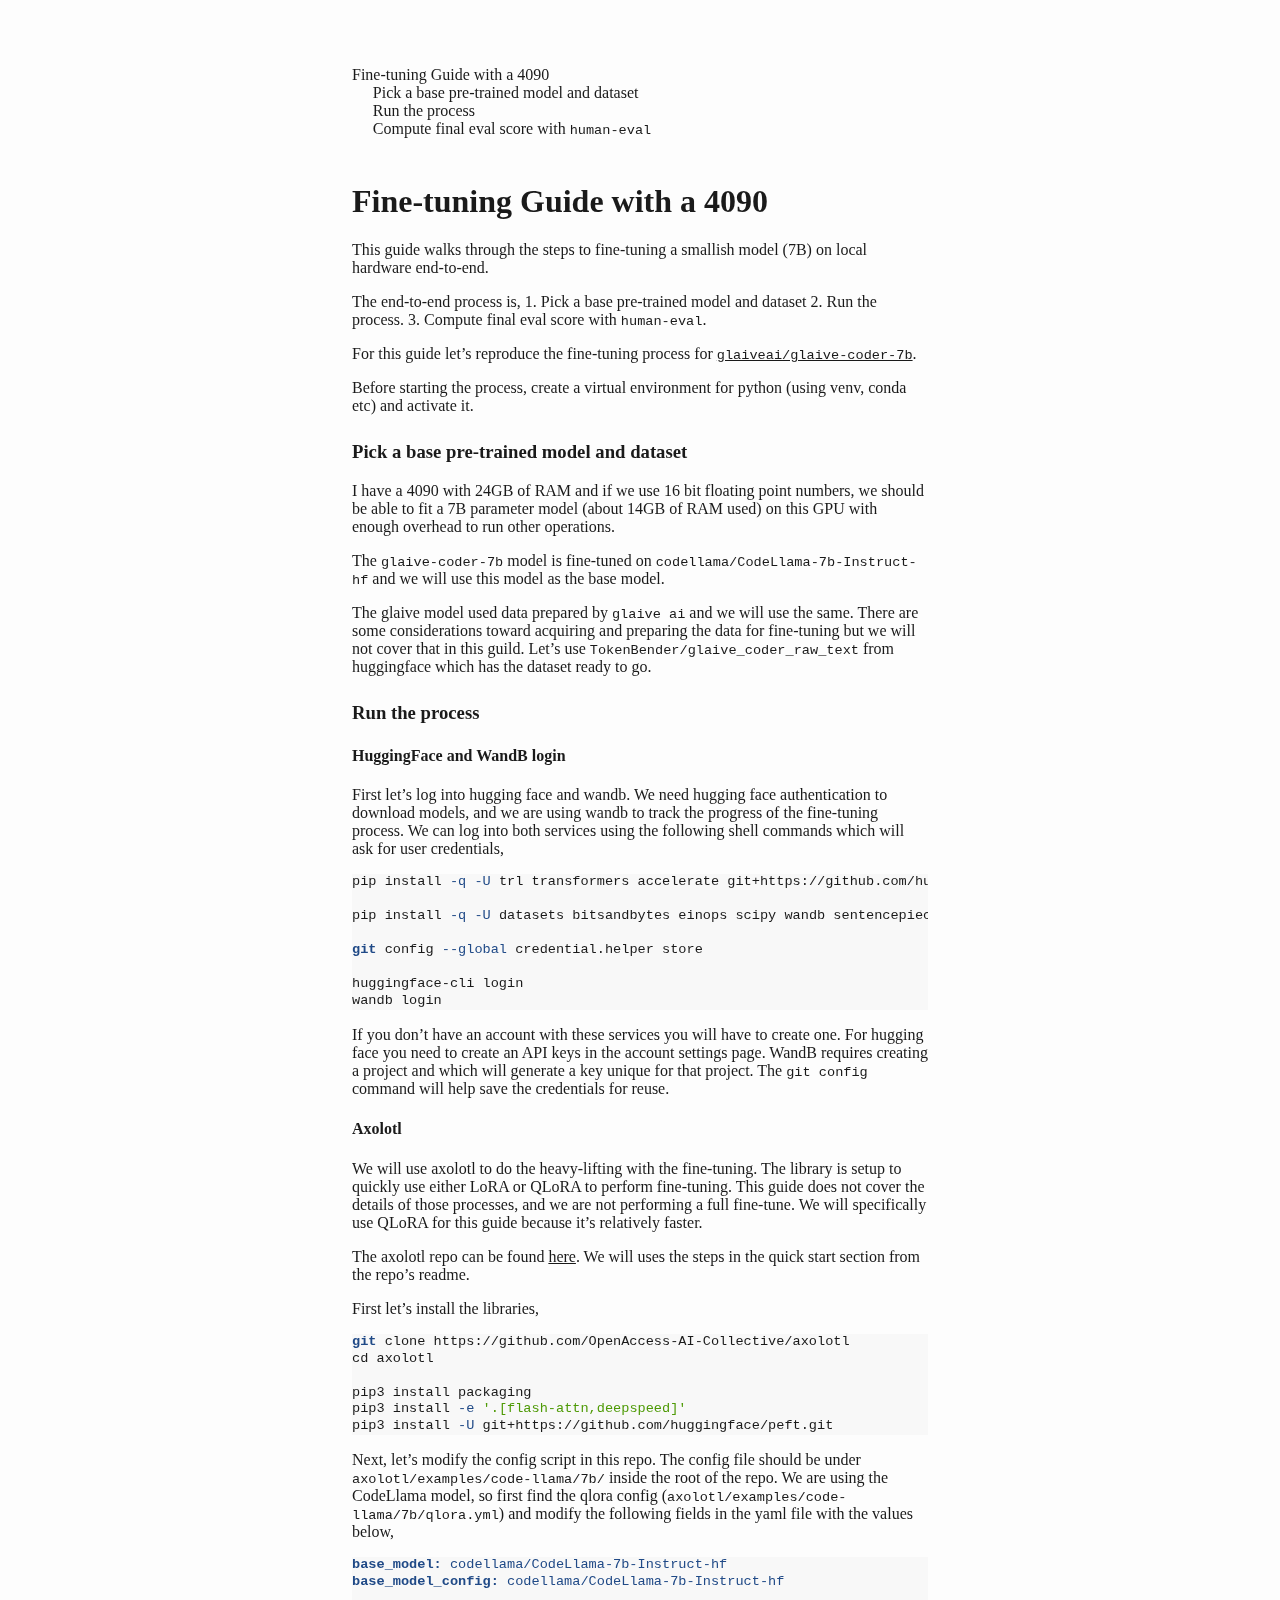
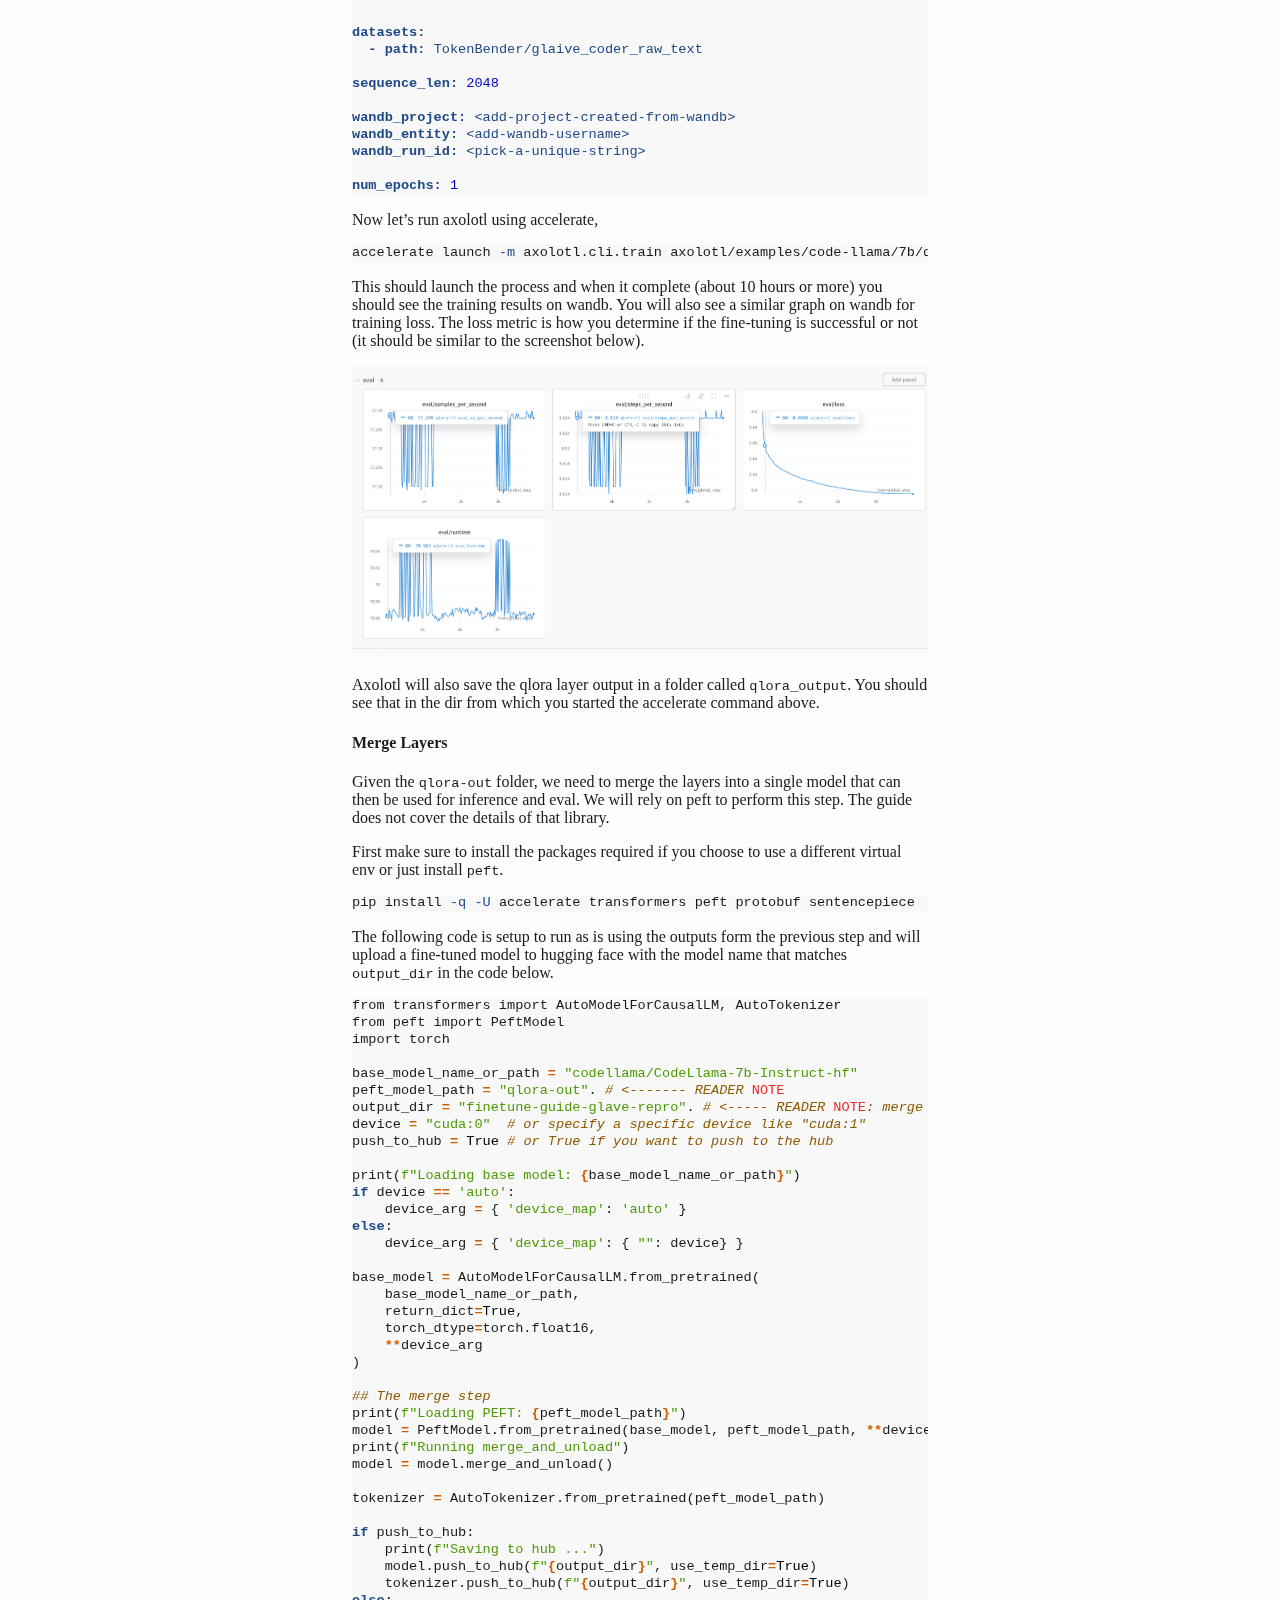
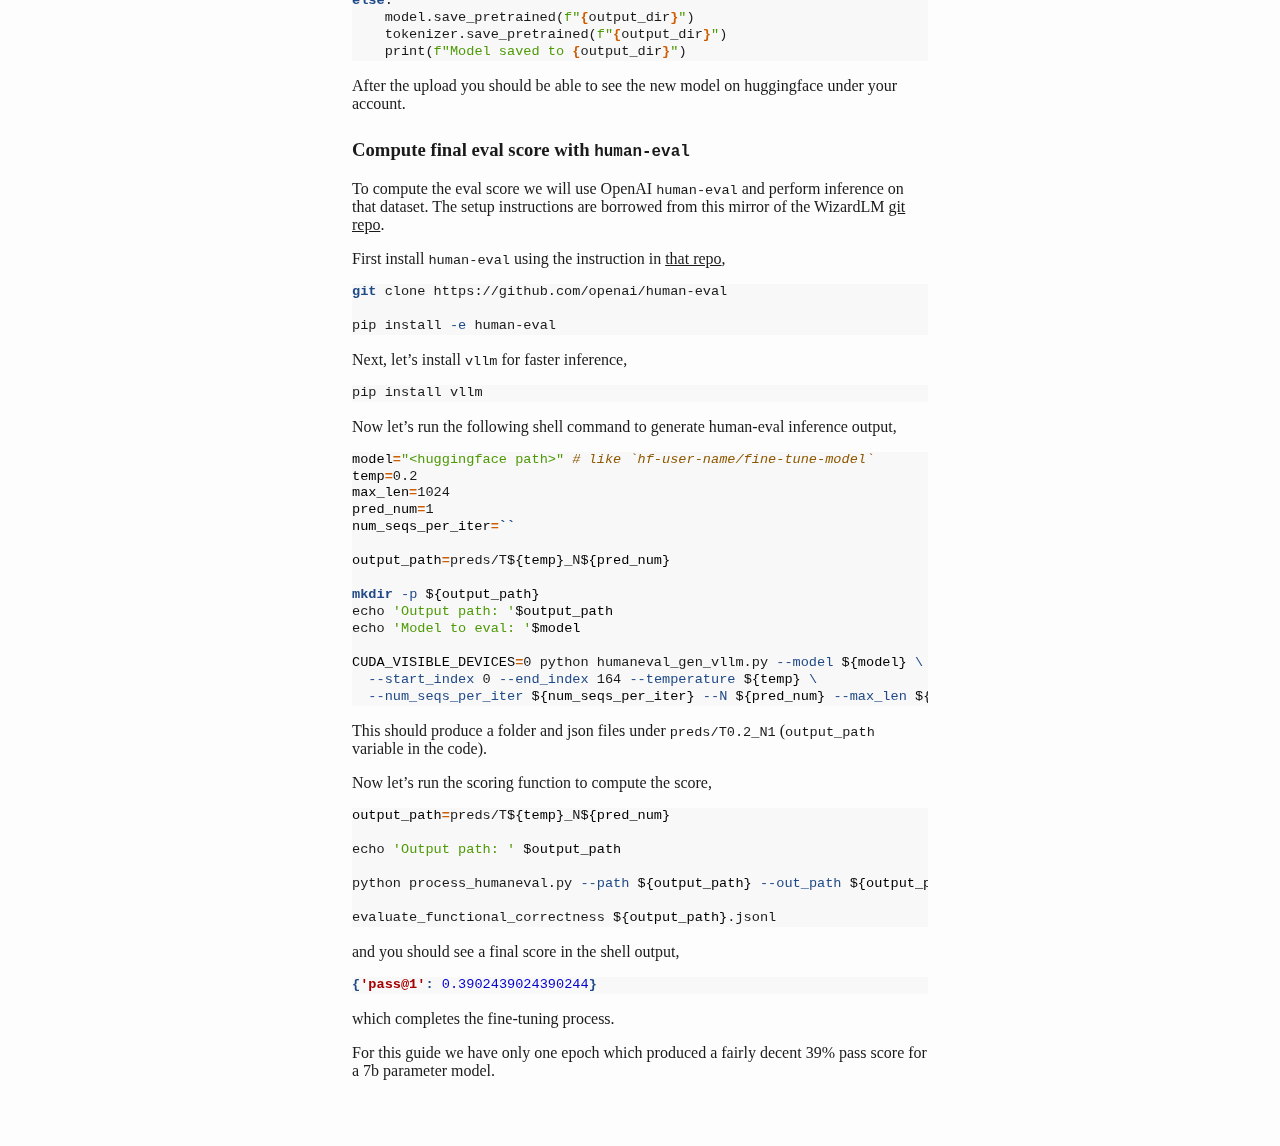
==== posts/fine-tuning-with-a-4090.html @ 4b083d52 "Second" ====
<!DOCTYPE html>
<html xmlns="http://www.w3.org/1999/xhtml" lang="" xml:lang="">
<head>
  <meta charset="utf-8" />
  <meta name="generator" content="pandoc" />
  <meta name="viewport" content="width=device-width, initial-scale=1.0, user-scalable=yes" />
  <title>fine-tuning-with-a-4090</title>
  <style>
    html {
      color: #1a1a1a;
      background-color: #fdfdfd;
    }
    body {
      margin: 0 auto;
      max-width: 36em;
      padding-left: 50px;
      padding-right: 50px;
      padding-top: 50px;
      padding-bottom: 50px;
      hyphens: auto;
      overflow-wrap: break-word;
      text-rendering: optimizeLegibility;
      font-kerning: normal;
    }
    @media (max-width: 600px) {
      body {
        font-size: 0.9em;
        padding: 12px;
      }
      h1 {
        font-size: 1.8em;
      }
    }
    @media print {
      html {
        background-color: white;
      }
      body {
        background-color: transparent;
        color: black;
        font-size: 12pt;
      }
      p, h2, h3 {
        orphans: 3;
        widows: 3;
      }
      h2, h3, h4 {
        page-break-after: avoid;
      }
    }
    p {
      margin: 1em 0;
    }
    a {
      color: #1a1a1a;
    }
    a:visited {
      color: #1a1a1a;
    }
    img {
      max-width: 100%;
    }
    svg {
      height: auto;
      max-width: 100%;
    }
    h1, h2, h3, h4, h5, h6 {
      margin-top: 1.4em;
    }
    h5, h6 {
      font-size: 1em;
      font-style: italic;
    }
    h6 {
      font-weight: normal;
    }
    ol, ul {
      padding-left: 1.7em;
      margin-top: 1em;
    }
    li > ol, li > ul {
      margin-top: 0;
    }
    blockquote {
      margin: 1em 0 1em 1.7em;
      padding-left: 1em;
      border-left: 2px solid #e6e6e6;
      color: #606060;
    }
    code {
      font-family: Menlo, Monaco, Consolas, 'Lucida Console', monospace;
      font-size: 85%;
      margin: 0;
      hyphens: manual;
    }
    pre {
      margin: 1em 0;
      overflow: auto;
    }
    pre code {
      padding: 0;
      overflow: visible;
      overflow-wrap: normal;
    }
    .sourceCode {
     background-color: transparent;
     overflow: visible;
    }
    hr {
      background-color: #1a1a1a;
      border: none;
      height: 1px;
      margin: 1em 0;
    }
    table {
      margin: 1em 0;
      border-collapse: collapse;
      width: 100%;
      overflow-x: auto;
      display: block;
      font-variant-numeric: lining-nums tabular-nums;
    }
    table caption {
      margin-bottom: 0.75em;
    }
    tbody {
      margin-top: 0.5em;
      border-top: 1px solid #1a1a1a;
      border-bottom: 1px solid #1a1a1a;
    }
    th {
      border-top: 1px solid #1a1a1a;
      padding: 0.25em 0.5em 0.25em 0.5em;
    }
    td {
      padding: 0.125em 0.5em 0.25em 0.5em;
    }
    header {
      margin-bottom: 4em;
      text-align: center;
    }
    #TOC li {
      list-style: none;
    }
    #TOC ul {
      padding-left: 1.3em;
    }
    #TOC > ul {
      padding-left: 0;
    }
    #TOC a:not(:hover) {
      text-decoration: none;
    }
    code{white-space: pre-wrap;}
    span.smallcaps{font-variant: small-caps;}
    div.columns{display: flex; gap: min(4vw, 1.5em);}
    div.column{flex: auto; overflow-x: auto;}
    div.hanging-indent{margin-left: 1.5em; text-indent: -1.5em;}
    /* The extra [class] is a hack that increases specificity enough to
       override a similar rule in reveal.js */
    ul.task-list[class]{list-style: none;}
    ul.task-list li input[type="checkbox"] {
      font-size: inherit;
      width: 0.8em;
      margin: 0 0.8em 0.2em -1.6em;
      vertical-align: middle;
    }
    .display.math{display: block; text-align: center; margin: 0.5rem auto;}
    /* CSS for syntax highlighting */
    pre > code.sourceCode { white-space: pre; position: relative; }
    pre > code.sourceCode > span { line-height: 1.25; }
    pre > code.sourceCode > span:empty { height: 1.2em; }
    .sourceCode { overflow: visible; }
    code.sourceCode > span { color: inherit; text-decoration: inherit; }
    div.sourceCode { margin: 1em 0; }
    pre.sourceCode { margin: 0; }
    @media screen {
    div.sourceCode { overflow: auto; }
    }
    @media print {
    pre > code.sourceCode { white-space: pre-wrap; }
    pre > code.sourceCode > span { text-indent: -5em; padding-left: 5em; }
    }
    pre.numberSource code
      { counter-reset: source-line 0; }
    pre.numberSource code > span
      { position: relative; left: -4em; counter-increment: source-line; }
    pre.numberSource code > span > a:first-child::before
      { content: counter(source-line);
        position: relative; left: -1em; text-align: right; vertical-align: baseline;
        border: none; display: inline-block;
        -webkit-touch-callout: none; -webkit-user-select: none;
        -khtml-user-select: none; -moz-user-select: none;
        -ms-user-select: none; user-select: none;
        padding: 0 4px; width: 4em;
        color: #aaaaaa;
      }
    pre.numberSource { margin-left: 3em; border-left: 1px solid #aaaaaa;  padding-left: 4px; }
    div.sourceCode
      {  background-color: #f8f8f8; }
    @media screen {
    pre > code.sourceCode > span > a:first-child::before { text-decoration: underline; }
    }
    code span.al { color: #ef2929; } /* Alert */
    code span.an { color: #8f5902; font-weight: bold; font-style: italic; } /* Annotation */
    code span.at { color: #204a87; } /* Attribute */
    code span.bn { color: #0000cf; } /* BaseN */
    code span.cf { color: #204a87; font-weight: bold; } /* ControlFlow */
    code span.ch { color: #4e9a06; } /* Char */
    code span.cn { color: #8f5902; } /* Constant */
    code span.co { color: #8f5902; font-style: italic; } /* Comment */
    code span.cv { color: #8f5902; font-weight: bold; font-style: italic; } /* CommentVar */
    code span.do { color: #8f5902; font-weight: bold; font-style: italic; } /* Documentation */
    code span.dt { color: #204a87; } /* DataType */
    code span.dv { color: #0000cf; } /* DecVal */
    code span.er { color: #a40000; font-weight: bold; } /* Error */
    code span.ex { } /* Extension */
    code span.fl { color: #0000cf; } /* Float */
    code span.fu { color: #204a87; font-weight: bold; } /* Function */
    code span.im { } /* Import */
    code span.in { color: #8f5902; font-weight: bold; font-style: italic; } /* Information */
    code span.kw { color: #204a87; font-weight: bold; } /* Keyword */
    code span.op { color: #ce5c00; font-weight: bold; } /* Operator */
    code span.ot { color: #8f5902; } /* Other */
    code span.pp { color: #8f5902; font-style: italic; } /* Preprocessor */
    code span.sc { color: #ce5c00; font-weight: bold; } /* SpecialChar */
    code span.ss { color: #4e9a06; } /* SpecialString */
    code span.st { color: #4e9a06; } /* String */
    code span.va { color: #000000; } /* Variable */
    code span.vs { color: #4e9a06; } /* VerbatimString */
    code span.wa { color: #8f5902; font-weight: bold; font-style: italic; } /* Warning */
  </style>
  <!-- Cloudflare Web Analytics --><script defer src='https://static.cloudflareinsights.com/beacon.min.js' data-cf-beacon='{"token": "96199c1ca02344b698924c0e72918533"}'></script><!-- End Cloudflare Web Analytics -->
  <!--[if lt IE 9]>
    <script src="//cdnjs.cloudflare.com/ajax/libs/html5shiv/3.7.3/html5shiv-printshiv.min.js"></script>
  <![endif]-->
</head>
<body>
<nav id="TOC" role="doc-toc">
<ul>
<li><a href="#fine-tuning-guide-with-a-4090"
id="toc-fine-tuning-guide-with-a-4090">Fine-tuning Guide with a 4090</a>
<ul>
<li><a href="#pick-a-base-pre-trained-model-and-dataset"
id="toc-pick-a-base-pre-trained-model-and-dataset">Pick a base
pre-trained model and dataset</a></li>
<li><a href="#run-the-process" id="toc-run-the-process">Run the
process</a></li>
<li><a href="#compute-final-eval-score-with-human-eval"
id="toc-compute-final-eval-score-with-human-eval">Compute final eval
score with <code>human-eval</code></a></li>
</ul></li>
</ul>
</nav>
<h1 id="fine-tuning-guide-with-a-4090">Fine-tuning Guide with a
4090</h1>
<p>This guide walks through the steps to fine-tuning a smallish model
(7B) on local hardware end-to-end.</p>
<p>The end-to-end process is, 1. Pick a base pre-trained model and
dataset 2. Run the process. 3. Compute final eval score with
<code>human-eval</code>.</p>
<p>For this guide let’s reproduce the fine-tuning process for <a
href="https://huggingface.co/glaiveai/glaive-coder-7b"><code>glaiveai/glaive-coder-7b</code></a>.</p>
<p>Before starting the process, create a virtual environment for python
(using venv, conda etc) and activate it.</p>
<h3 id="pick-a-base-pre-trained-model-and-dataset">Pick a base
pre-trained model and dataset</h3>
<p>I have a 4090 with 24GB of RAM and if we use 16 bit floating point
numbers, we should be able to fit a 7B parameter model (about 14GB of
RAM used) on this GPU with enough overhead to run other operations.</p>
<p>The <code>glaive-coder-7b</code> model is fine-tuned on
<code>codellama/CodeLlama-7b-Instruct-hf</code> and we will use this
model as the base model.</p>
<p>The glaive model used data prepared by <code>glaive ai</code> and we
will use the same. There are some considerations toward acquiring and
preparing the data for fine-tuning but we will not cover that in this
guild. Let’s use <code>TokenBender/glaive_coder_raw_text</code> from
huggingface which has the dataset ready to go.</p>
<h3 id="run-the-process">Run the process</h3>
<h4 id="huggingface-and-wandb-login">HuggingFace and WandB login</h4>
<p>First let’s log into hugging face and wandb. We need hugging face
authentication to download models, and we are using wandb to track the
progress of the fine-tuning process. We can log into both services using
the following shell commands which will ask for user credentials,</p>
<div class="sourceCode" id="cb1"><pre
class="sourceCode bash"><code class="sourceCode bash"><span id="cb1-1"><a href="#cb1-1" aria-hidden="true" tabindex="-1"></a><span class="ex">pip</span> install <span class="at">-q</span> <span class="at">-U</span> trl transformers accelerate git+https://github.com/huggingface/peft.git</span>
<span id="cb1-2"><a href="#cb1-2" aria-hidden="true" tabindex="-1"></a></span>
<span id="cb1-3"><a href="#cb1-3" aria-hidden="true" tabindex="-1"></a><span class="ex">pip</span> install <span class="at">-q</span> <span class="at">-U</span> datasets bitsandbytes einops scipy wandb sentencepiece</span>
<span id="cb1-4"><a href="#cb1-4" aria-hidden="true" tabindex="-1"></a></span>
<span id="cb1-5"><a href="#cb1-5" aria-hidden="true" tabindex="-1"></a><span class="fu">git</span> config <span class="at">--global</span> credential.helper store</span>
<span id="cb1-6"><a href="#cb1-6" aria-hidden="true" tabindex="-1"></a></span>
<span id="cb1-7"><a href="#cb1-7" aria-hidden="true" tabindex="-1"></a><span class="ex">huggingface-cli</span> login</span>
<span id="cb1-8"><a href="#cb1-8" aria-hidden="true" tabindex="-1"></a><span class="ex">wandb</span> login</span></code></pre></div>
<p>If you don’t have an account with these services you will have to
create one. For hugging face you need to create an API keys in the
account settings page. WandB requires creating a project and which will
generate a key unique for that project. The <code>git config</code>
command will help save the credentials for reuse.</p>
<h4 id="axolotl">Axolotl</h4>
<p>We will use axolotl to do the heavy-lifting with the fine-tuning. The
library is setup to quickly use either LoRA or QLoRA to perform
fine-tuning. This guide does not cover the details of those processes,
and we are not performing a full fine-tune. We will specifically use
QLoRA for this guide because it’s relatively faster.</p>
<p>The axolotl repo can be found <a
href="https://github.com/OpenAccess-AI-Collective/axolotl#quickstart-">here</a>.
We will uses the steps in the quick start section from the repo’s
readme.</p>
<p>First let’s install the libraries,</p>
<div class="sourceCode" id="cb2"><pre
class="sourceCode bash"><code class="sourceCode bash"><span id="cb2-1"><a href="#cb2-1" aria-hidden="true" tabindex="-1"></a><span class="fu">git</span> clone https://github.com/OpenAccess-AI-Collective/axolotl</span>
<span id="cb2-2"><a href="#cb2-2" aria-hidden="true" tabindex="-1"></a><span class="bu">cd</span> axolotl</span>
<span id="cb2-3"><a href="#cb2-3" aria-hidden="true" tabindex="-1"></a></span>
<span id="cb2-4"><a href="#cb2-4" aria-hidden="true" tabindex="-1"></a><span class="ex">pip3</span> install packaging</span>
<span id="cb2-5"><a href="#cb2-5" aria-hidden="true" tabindex="-1"></a><span class="ex">pip3</span> install <span class="at">-e</span> <span class="st">&#39;.[flash-attn,deepspeed]&#39;</span></span>
<span id="cb2-6"><a href="#cb2-6" aria-hidden="true" tabindex="-1"></a><span class="ex">pip3</span> install <span class="at">-U</span> git+https://github.com/huggingface/peft.git</span></code></pre></div>
<p>Next, let’s modify the config script in this repo. The config file
should be under <code>axolotl/examples/code-llama/7b/</code> inside the
root of the repo. We are using the CodeLlama model, so first find the
qlora config (<code>axolotl/examples/code-llama/7b/qlora.yml</code>) and
modify the following fields in the yaml file with the values below,</p>
<div class="sourceCode" id="cb3"><pre
class="sourceCode yaml"><code class="sourceCode yaml"><span id="cb3-1"><a href="#cb3-1" aria-hidden="true" tabindex="-1"></a><span class="fu">base_model</span><span class="kw">:</span><span class="at"> codellama/CodeLlama-7b-Instruct-hf</span></span>
<span id="cb3-2"><a href="#cb3-2" aria-hidden="true" tabindex="-1"></a><span class="fu">base_model_config</span><span class="kw">:</span><span class="at"> codellama/CodeLlama-7b-Instruct-hf</span></span>
<span id="cb3-3"><a href="#cb3-3" aria-hidden="true" tabindex="-1"></a></span>
<span id="cb3-4"><a href="#cb3-4" aria-hidden="true" tabindex="-1"></a></span>
<span id="cb3-5"><a href="#cb3-5" aria-hidden="true" tabindex="-1"></a><span class="fu">datasets</span><span class="kw">:</span></span>
<span id="cb3-6"><a href="#cb3-6" aria-hidden="true" tabindex="-1"></a><span class="at">  </span><span class="kw">-</span><span class="at"> </span><span class="fu">path</span><span class="kw">:</span><span class="at"> TokenBender/glaive_coder_raw_text</span></span>
<span id="cb3-7"><a href="#cb3-7" aria-hidden="true" tabindex="-1"></a></span>
<span id="cb3-8"><a href="#cb3-8" aria-hidden="true" tabindex="-1"></a><span class="fu">sequence_len</span><span class="kw">:</span><span class="at"> </span><span class="dv">2048</span></span>
<span id="cb3-9"><a href="#cb3-9" aria-hidden="true" tabindex="-1"></a></span>
<span id="cb3-10"><a href="#cb3-10" aria-hidden="true" tabindex="-1"></a><span class="fu">wandb_project</span><span class="kw">:</span><span class="at"> &lt;add-project-created-from-wandb&gt;</span></span>
<span id="cb3-11"><a href="#cb3-11" aria-hidden="true" tabindex="-1"></a><span class="fu">wandb_entity</span><span class="kw">:</span><span class="at"> &lt;add-wandb-username&gt;</span></span>
<span id="cb3-12"><a href="#cb3-12" aria-hidden="true" tabindex="-1"></a><span class="fu">wandb_run_id</span><span class="kw">:</span><span class="at"> &lt;pick-a-unique-string&gt;</span></span>
<span id="cb3-13"><a href="#cb3-13" aria-hidden="true" tabindex="-1"></a></span>
<span id="cb3-14"><a href="#cb3-14" aria-hidden="true" tabindex="-1"></a><span class="fu">num_epochs</span><span class="kw">:</span><span class="at"> </span><span class="dv">1</span></span></code></pre></div>
<p>Now let’s run axolotl using accelerate,</p>
<div class="sourceCode" id="cb4"><pre
class="sourceCode bash"><code class="sourceCode bash"><span id="cb4-1"><a href="#cb4-1" aria-hidden="true" tabindex="-1"></a><span class="ex">accelerate</span> launch <span class="at">-m</span> axolotl.cli.train axolotl/examples/code-llama/7b/qlora.yml</span></code></pre></div>
<p>This should launch the process and when it complete (about 10 hours
or more) you should see the training results on wandb. You will also see
a similar graph on wandb for training loss. The loss metric is how you
determine if the fine-tuning is successful or not (it should be similar
to the screenshot below).</p>
<p><img src="../media/eval-loss.png" /></p>
<p>Axolotl will also save the qlora layer output in a folder called
<code>qlora_output</code>. You should see that in the dir from which you
started the accelerate command above.</p>
<h4 id="merge-layers">Merge Layers</h4>
<p>Given the <code>qlora-out</code> folder, we need to merge the layers
into a single model that can then be used for inference and eval. We
will rely on peft to perform this step. The guide does not cover the
details of that library.</p>
<p>First make sure to install the packages required if you choose to use
a different virtual env or just install <code>peft</code>.</p>
<div class="sourceCode" id="cb5"><pre
class="sourceCode bash"><code class="sourceCode bash"><span id="cb5-1"><a href="#cb5-1" aria-hidden="true" tabindex="-1"></a><span class="ex">pip</span> install <span class="at">-q</span> <span class="at">-U</span> accelerate transformers peft protobuf sentencepiece</span></code></pre></div>
<p>The following code is setup to run as is using the outputs form the
previous step and will upload a fine-tuned model to hugging face with
the model name that matches <code>output_dir</code> in the code
below.</p>
<div class="sourceCode" id="cb6"><pre
class="sourceCode python"><code class="sourceCode python"><span id="cb6-1"><a href="#cb6-1" aria-hidden="true" tabindex="-1"></a><span class="im">from</span> transformers <span class="im">import</span> AutoModelForCausalLM, AutoTokenizer</span>
<span id="cb6-2"><a href="#cb6-2" aria-hidden="true" tabindex="-1"></a><span class="im">from</span> peft <span class="im">import</span> PeftModel</span>
<span id="cb6-3"><a href="#cb6-3" aria-hidden="true" tabindex="-1"></a><span class="im">import</span> torch</span>
<span id="cb6-4"><a href="#cb6-4" aria-hidden="true" tabindex="-1"></a></span>
<span id="cb6-5"><a href="#cb6-5" aria-hidden="true" tabindex="-1"></a>base_model_name_or_path <span class="op">=</span> <span class="st">&quot;codellama/CodeLlama-7b-Instruct-hf&quot;</span></span>
<span id="cb6-6"><a href="#cb6-6" aria-hidden="true" tabindex="-1"></a>peft_model_path <span class="op">=</span> <span class="st">&quot;qlora-out&quot;</span>. <span class="co"># &lt;------- READER </span><span class="al">NOTE</span></span>
<span id="cb6-7"><a href="#cb6-7" aria-hidden="true" tabindex="-1"></a>output_dir <span class="op">=</span> <span class="st">&quot;finetune-guide-glave-repro&quot;</span>. <span class="co"># &lt;----- READER </span><span class="al">NOTE</span><span class="co">: merge output</span></span>
<span id="cb6-8"><a href="#cb6-8" aria-hidden="true" tabindex="-1"></a>device <span class="op">=</span> <span class="st">&quot;cuda:0&quot;</span>  <span class="co"># or specify a specific device like &quot;cuda:1&quot;</span></span>
<span id="cb6-9"><a href="#cb6-9" aria-hidden="true" tabindex="-1"></a>push_to_hub <span class="op">=</span> <span class="va">True</span> <span class="co"># or True if you want to push to the hub</span></span>
<span id="cb6-10"><a href="#cb6-10" aria-hidden="true" tabindex="-1"></a></span>
<span id="cb6-11"><a href="#cb6-11" aria-hidden="true" tabindex="-1"></a><span class="bu">print</span>(<span class="ss">f&quot;Loading base model: </span><span class="sc">{</span>base_model_name_or_path<span class="sc">}</span><span class="ss">&quot;</span>)</span>
<span id="cb6-12"><a href="#cb6-12" aria-hidden="true" tabindex="-1"></a><span class="cf">if</span> device <span class="op">==</span> <span class="st">&#39;auto&#39;</span>:</span>
<span id="cb6-13"><a href="#cb6-13" aria-hidden="true" tabindex="-1"></a>    device_arg <span class="op">=</span> { <span class="st">&#39;device_map&#39;</span>: <span class="st">&#39;auto&#39;</span> }</span>
<span id="cb6-14"><a href="#cb6-14" aria-hidden="true" tabindex="-1"></a><span class="cf">else</span>:</span>
<span id="cb6-15"><a href="#cb6-15" aria-hidden="true" tabindex="-1"></a>    device_arg <span class="op">=</span> { <span class="st">&#39;device_map&#39;</span>: { <span class="st">&quot;&quot;</span>: device} }</span>
<span id="cb6-16"><a href="#cb6-16" aria-hidden="true" tabindex="-1"></a></span>
<span id="cb6-17"><a href="#cb6-17" aria-hidden="true" tabindex="-1"></a>base_model <span class="op">=</span> AutoModelForCausalLM.from_pretrained(</span>
<span id="cb6-18"><a href="#cb6-18" aria-hidden="true" tabindex="-1"></a>    base_model_name_or_path,</span>
<span id="cb6-19"><a href="#cb6-19" aria-hidden="true" tabindex="-1"></a>    return_dict<span class="op">=</span><span class="va">True</span>,</span>
<span id="cb6-20"><a href="#cb6-20" aria-hidden="true" tabindex="-1"></a>    torch_dtype<span class="op">=</span>torch.float16,</span>
<span id="cb6-21"><a href="#cb6-21" aria-hidden="true" tabindex="-1"></a>    <span class="op">**</span>device_arg</span>
<span id="cb6-22"><a href="#cb6-22" aria-hidden="true" tabindex="-1"></a>)</span>
<span id="cb6-23"><a href="#cb6-23" aria-hidden="true" tabindex="-1"></a></span>
<span id="cb6-24"><a href="#cb6-24" aria-hidden="true" tabindex="-1"></a><span class="co">## The merge step</span></span>
<span id="cb6-25"><a href="#cb6-25" aria-hidden="true" tabindex="-1"></a><span class="bu">print</span>(<span class="ss">f&quot;Loading PEFT: </span><span class="sc">{</span>peft_model_path<span class="sc">}</span><span class="ss">&quot;</span>)</span>
<span id="cb6-26"><a href="#cb6-26" aria-hidden="true" tabindex="-1"></a>model <span class="op">=</span> PeftModel.from_pretrained(base_model, peft_model_path, <span class="op">**</span>device_arg)</span>
<span id="cb6-27"><a href="#cb6-27" aria-hidden="true" tabindex="-1"></a><span class="bu">print</span>(<span class="ss">f&quot;Running merge_and_unload&quot;</span>)</span>
<span id="cb6-28"><a href="#cb6-28" aria-hidden="true" tabindex="-1"></a>model <span class="op">=</span> model.merge_and_unload()</span>
<span id="cb6-29"><a href="#cb6-29" aria-hidden="true" tabindex="-1"></a></span>
<span id="cb6-30"><a href="#cb6-30" aria-hidden="true" tabindex="-1"></a>tokenizer <span class="op">=</span> AutoTokenizer.from_pretrained(peft_model_path)</span>
<span id="cb6-31"><a href="#cb6-31" aria-hidden="true" tabindex="-1"></a></span>
<span id="cb6-32"><a href="#cb6-32" aria-hidden="true" tabindex="-1"></a><span class="cf">if</span> push_to_hub:</span>
<span id="cb6-33"><a href="#cb6-33" aria-hidden="true" tabindex="-1"></a>    <span class="bu">print</span>(<span class="ss">f&quot;Saving to hub ...&quot;</span>)</span>
<span id="cb6-34"><a href="#cb6-34" aria-hidden="true" tabindex="-1"></a>    model.push_to_hub(<span class="ss">f&quot;</span><span class="sc">{</span>output_dir<span class="sc">}</span><span class="ss">&quot;</span>, use_temp_dir<span class="op">=</span><span class="va">True</span>)</span>
<span id="cb6-35"><a href="#cb6-35" aria-hidden="true" tabindex="-1"></a>    tokenizer.push_to_hub(<span class="ss">f&quot;</span><span class="sc">{</span>output_dir<span class="sc">}</span><span class="ss">&quot;</span>, use_temp_dir<span class="op">=</span><span class="va">True</span>)</span>
<span id="cb6-36"><a href="#cb6-36" aria-hidden="true" tabindex="-1"></a><span class="cf">else</span>:</span>
<span id="cb6-37"><a href="#cb6-37" aria-hidden="true" tabindex="-1"></a>    model.save_pretrained(<span class="ss">f&quot;</span><span class="sc">{</span>output_dir<span class="sc">}</span><span class="ss">&quot;</span>)</span>
<span id="cb6-38"><a href="#cb6-38" aria-hidden="true" tabindex="-1"></a>    tokenizer.save_pretrained(<span class="ss">f&quot;</span><span class="sc">{</span>output_dir<span class="sc">}</span><span class="ss">&quot;</span>)</span>
<span id="cb6-39"><a href="#cb6-39" aria-hidden="true" tabindex="-1"></a>    <span class="bu">print</span>(<span class="ss">f&quot;Model saved to </span><span class="sc">{</span>output_dir<span class="sc">}</span><span class="ss">&quot;</span>)</span></code></pre></div>
<p>After the upload you should be able to see the new model on
huggingface under your account.</p>
<h3 id="compute-final-eval-score-with-human-eval">Compute final eval
score with <code>human-eval</code></h3>
<p>To compute the eval score we will use OpenAI <code>human-eval</code>
and perform inference on that dataset. The setup instructions are
borrowed from this mirror of the WizardLM <a
href="https://github.com/TokenBender/WizardLM/tree/main/WizardCoder#humaneval">git
repo</a>.</p>
<p>First install <code>human-eval</code> using the instruction in <a
href="https://github.com/openai/human-eval">that repo</a>,</p>
<div class="sourceCode" id="cb7"><pre
class="sourceCode bash"><code class="sourceCode bash"><span id="cb7-1"><a href="#cb7-1" aria-hidden="true" tabindex="-1"></a><span class="fu">git</span> clone https://github.com/openai/human-eval</span>
<span id="cb7-2"><a href="#cb7-2" aria-hidden="true" tabindex="-1"></a></span>
<span id="cb7-3"><a href="#cb7-3" aria-hidden="true" tabindex="-1"></a><span class="ex">pip</span> install <span class="at">-e</span> human-eval</span></code></pre></div>
<p>Next, let’s install <code>vllm</code> for faster inference,</p>
<div class="sourceCode" id="cb8"><pre
class="sourceCode bash"><code class="sourceCode bash"><span id="cb8-1"><a href="#cb8-1" aria-hidden="true" tabindex="-1"></a><span class="ex">pip</span> install vllm</span></code></pre></div>
<p>Now let’s run the following shell command to generate human-eval
inference output,</p>
<div class="sourceCode" id="cb9"><pre
class="sourceCode bash"><code class="sourceCode bash"><span id="cb9-1"><a href="#cb9-1" aria-hidden="true" tabindex="-1"></a><span class="va">model</span><span class="op">=</span><span class="st">&quot;&lt;huggingface path&gt;&quot;</span> <span class="co"># like `hf-user-name/fine-tune-model`</span></span>
<span id="cb9-2"><a href="#cb9-2" aria-hidden="true" tabindex="-1"></a><span class="va">temp</span><span class="op">=</span>0.2</span>
<span id="cb9-3"><a href="#cb9-3" aria-hidden="true" tabindex="-1"></a><span class="va">max_len</span><span class="op">=</span>1024</span>
<span id="cb9-4"><a href="#cb9-4" aria-hidden="true" tabindex="-1"></a><span class="va">pred_num</span><span class="op">=</span>1</span>
<span id="cb9-5"><a href="#cb9-5" aria-hidden="true" tabindex="-1"></a><span class="va">num_seqs_per_iter</span><span class="op">=</span><span class="kw">``</span></span>
<span id="cb9-6"><a href="#cb9-6" aria-hidden="true" tabindex="-1"></a></span>
<span id="cb9-7"><a href="#cb9-7" aria-hidden="true" tabindex="-1"></a><span class="va">output_path</span><span class="op">=</span>preds/T<span class="va">${temp}</span>_N<span class="va">${pred_num}</span></span>
<span id="cb9-8"><a href="#cb9-8" aria-hidden="true" tabindex="-1"></a></span>
<span id="cb9-9"><a href="#cb9-9" aria-hidden="true" tabindex="-1"></a><span class="fu">mkdir</span> <span class="at">-p</span> <span class="va">${output_path}</span></span>
<span id="cb9-10"><a href="#cb9-10" aria-hidden="true" tabindex="-1"></a><span class="bu">echo</span> <span class="st">&#39;Output path: &#39;</span><span class="va">$output_path</span></span>
<span id="cb9-11"><a href="#cb9-11" aria-hidden="true" tabindex="-1"></a><span class="bu">echo</span> <span class="st">&#39;Model to eval: &#39;</span><span class="va">$model</span></span>
<span id="cb9-12"><a href="#cb9-12" aria-hidden="true" tabindex="-1"></a></span>
<span id="cb9-13"><a href="#cb9-13" aria-hidden="true" tabindex="-1"></a><span class="va">CUDA_VISIBLE_DEVICES</span><span class="op">=</span>0 <span class="ex">python</span> humaneval_gen_vllm.py <span class="at">--model</span> <span class="va">${model}</span> <span class="dt">\</span></span>
<span id="cb9-14"><a href="#cb9-14" aria-hidden="true" tabindex="-1"></a>  <span class="at">--start_index</span> 0 <span class="at">--end_index</span> 164 <span class="at">--temperature</span> <span class="va">${temp}</span> <span class="dt">\</span></span>
<span id="cb9-15"><a href="#cb9-15" aria-hidden="true" tabindex="-1"></a>  <span class="at">--num_seqs_per_iter</span> <span class="va">${num_seqs_per_iter}</span> <span class="at">--N</span> <span class="va">${pred_num}</span> <span class="at">--max_len</span> <span class="va">${max_len}</span> <span class="at">--output_path</span> <span class="va">${output_path}</span> <span class="at">--num_gpus</span> 1</span></code></pre></div>
<p>This should produce a folder and json files under
<code>preds/T0.2_N1</code> (<code>output_path</code> variable in the
code).</p>
<p>Now let’s run the scoring function to compute the score,</p>
<div class="sourceCode" id="cb10"><pre
class="sourceCode bash"><code class="sourceCode bash"><span id="cb10-1"><a href="#cb10-1" aria-hidden="true" tabindex="-1"></a><span class="va">output_path</span><span class="op">=</span>preds/T<span class="va">${temp}</span>_N<span class="va">${pred_num}</span></span>
<span id="cb10-2"><a href="#cb10-2" aria-hidden="true" tabindex="-1"></a></span>
<span id="cb10-3"><a href="#cb10-3" aria-hidden="true" tabindex="-1"></a><span class="bu">echo</span> <span class="st">&#39;Output path: &#39;</span> <span class="va">$output_path</span></span>
<span id="cb10-4"><a href="#cb10-4" aria-hidden="true" tabindex="-1"></a></span>
<span id="cb10-5"><a href="#cb10-5" aria-hidden="true" tabindex="-1"></a><span class="ex">python</span> process_humaneval.py <span class="at">--path</span> <span class="va">${output_path}</span> <span class="at">--out_path</span> <span class="va">${output_path}</span>.jsonl <span class="at">--add_prompt</span></span>
<span id="cb10-6"><a href="#cb10-6" aria-hidden="true" tabindex="-1"></a></span>
<span id="cb10-7"><a href="#cb10-7" aria-hidden="true" tabindex="-1"></a><span class="ex">evaluate_functional_correctness</span> <span class="va">${output_path}</span>.jsonl</span></code></pre></div>
<p>and you should see a final score in the shell output,</p>
<div class="sourceCode" id="cb11"><pre
class="sourceCode json"><code class="sourceCode json"><span id="cb11-1"><a href="#cb11-1" aria-hidden="true" tabindex="-1"></a><span class="fu">{</span><span class="er">&#39;pass@1&#39;</span><span class="fu">:</span> <span class="fl">0.3902439024390244</span><span class="fu">}</span></span></code></pre></div>
<p>which completes the fine-tuning process.</p>
<p>For this guide we have only one epoch which produced a fairly decent
39% pass score for a 7b parameter model.</p>
</body>
</html>
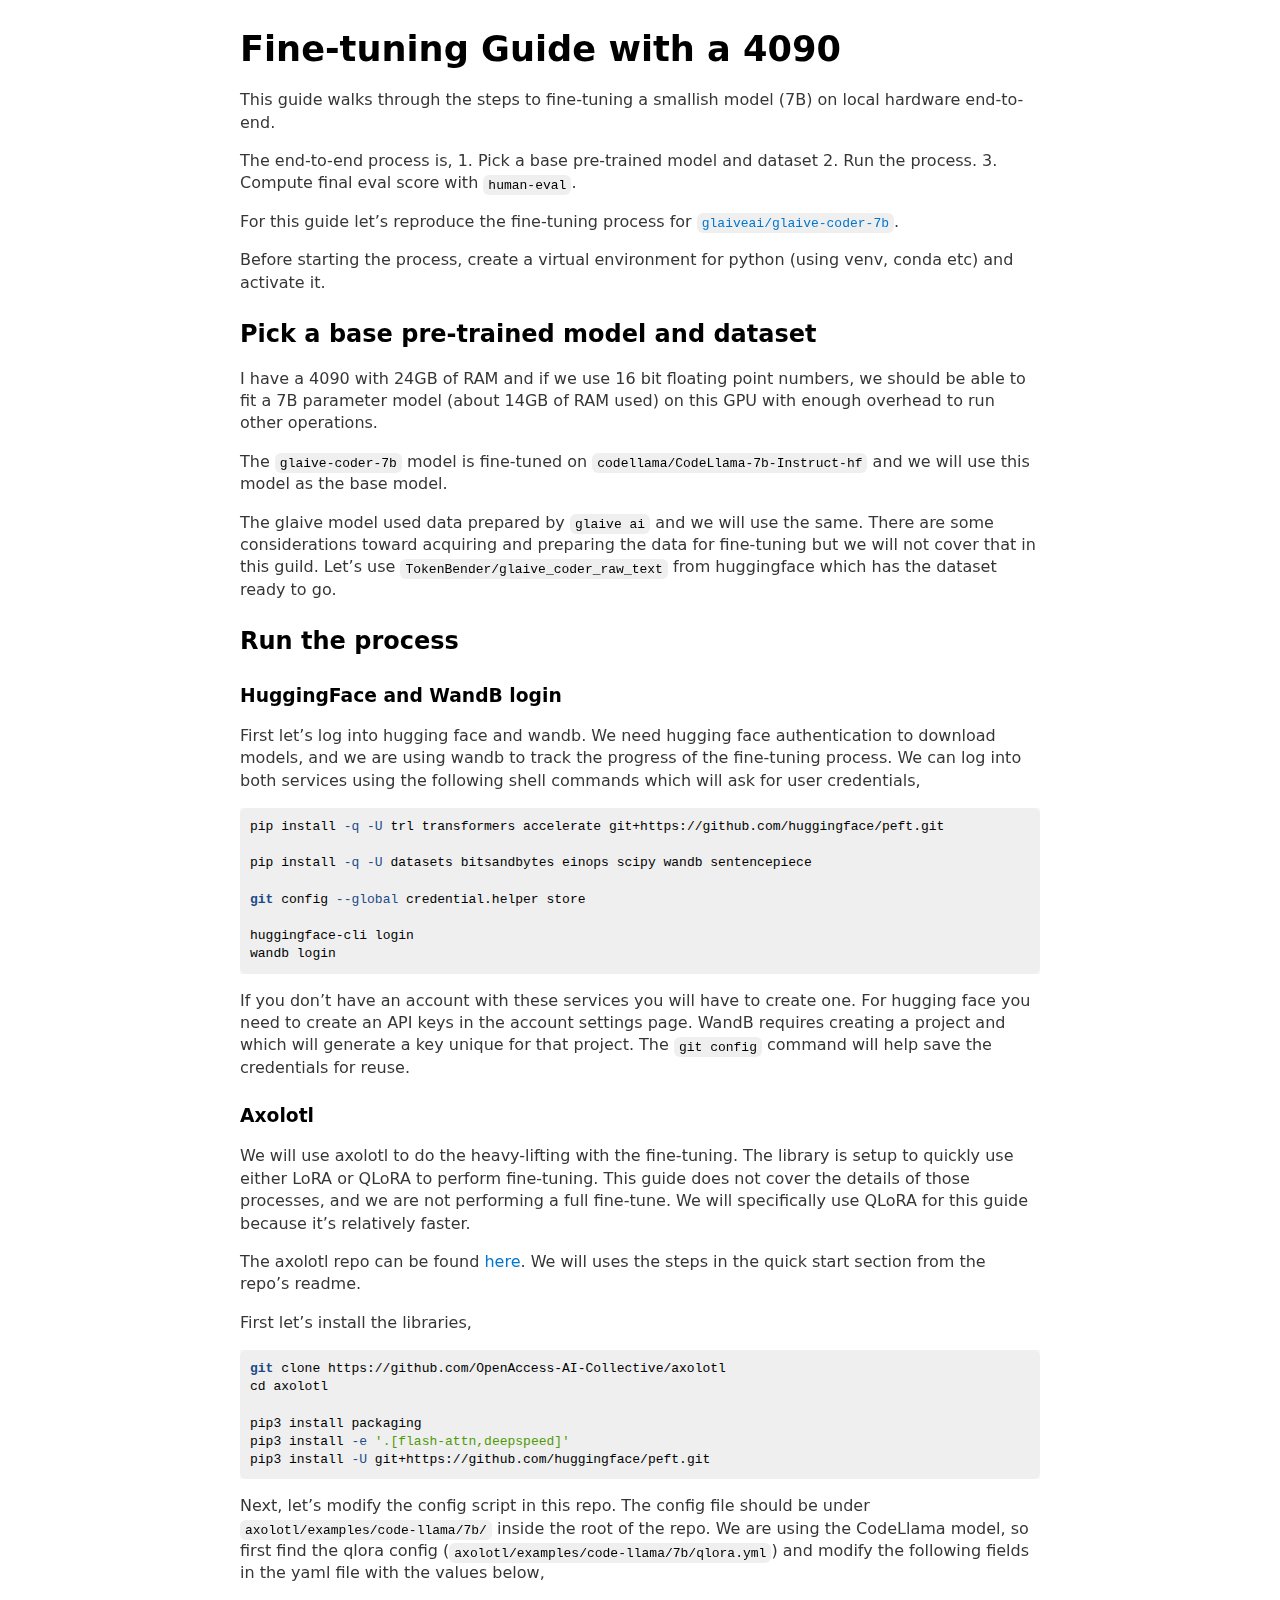
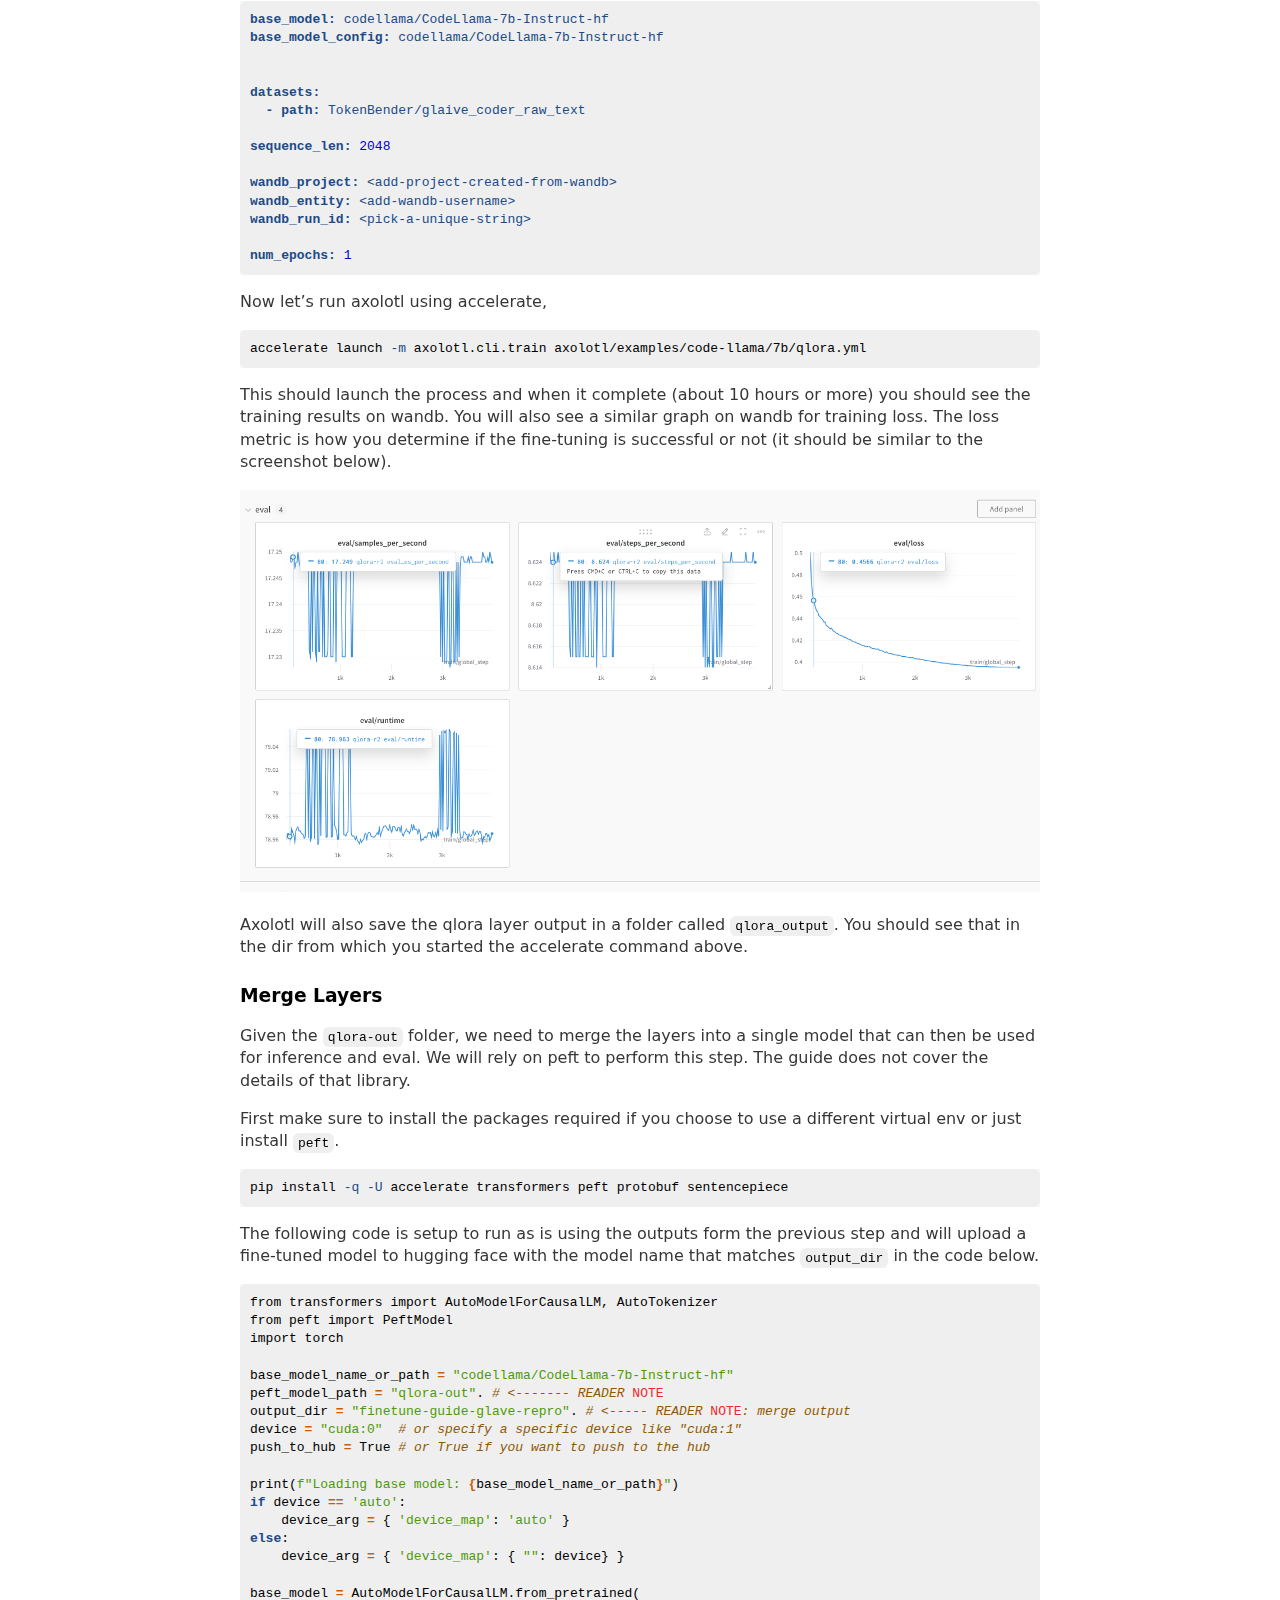
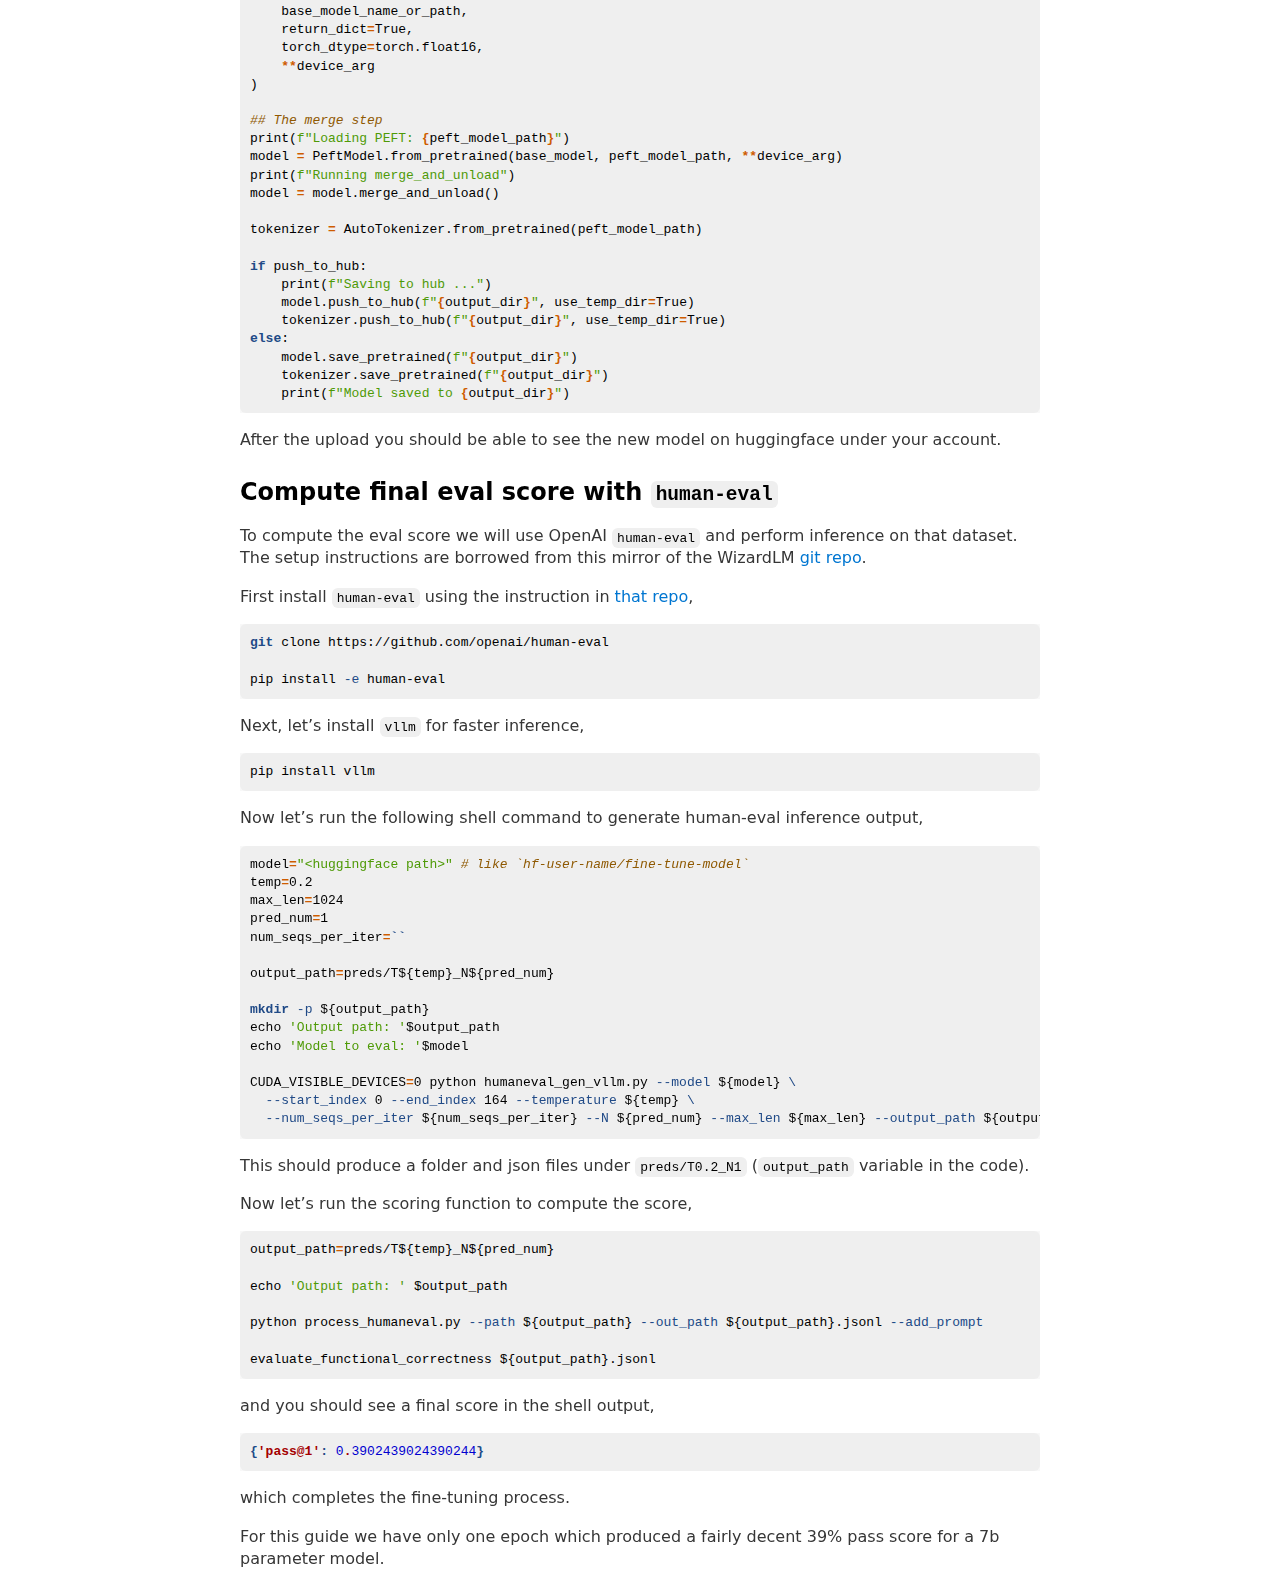
==== commit f08a79cd: "use pandoc as intended; with Make" ====
--- a/posts/fine-tuning-with-a-4090.html
+++ b/posts/fine-tuning-with-a-4090.html
@@ -1,259 +1,83 @@
 <!DOCTYPE html>
-<html xmlns="http://www.w3.org/1999/xhtml" lang="" xml:lang="">
+<html>
 <head>
-  <meta charset="utf-8" />
-  <meta name="generator" content="pandoc" />
-  <meta name="viewport" content="width=device-width, initial-scale=1.0, user-scalable=yes" />
-  <title>fine-tuning-with-a-4090</title>
-  <style>
-    html {
-      color: #1a1a1a;
-      background-color: #fdfdfd;
-    }
-    body {
-      margin: 0 auto;
-      max-width: 36em;
-      padding-left: 50px;
-      padding-right: 50px;
-      padding-top: 50px;
-      padding-bottom: 50px;
-      hyphens: auto;
-      overflow-wrap: break-word;
-      text-rendering: optimizeLegibility;
-      font-kerning: normal;
-    }
-    @media (max-width: 600px) {
-      body {
-        font-size: 0.9em;
-        padding: 12px;
-      }
-      h1 {
-        font-size: 1.8em;
-      }
-    }
-    @media print {
-      html {
-        background-color: white;
-      }
-      body {
-        background-color: transparent;
-        color: black;
-        font-size: 12pt;
-      }
-      p, h2, h3 {
-        orphans: 3;
-        widows: 3;
-      }
-      h2, h3, h4 {
-        page-break-after: avoid;
-      }
-    }
-    p {
-      margin: 1em 0;
-    }
-    a {
-      color: #1a1a1a;
-    }
-    a:visited {
-      color: #1a1a1a;
-    }
-    img {
-      max-width: 100%;
-    }
-    svg {
-      height: auto;
-      max-width: 100%;
-    }
-    h1, h2, h3, h4, h5, h6 {
-      margin-top: 1.4em;
-    }
-    h5, h6 {
-      font-size: 1em;
-      font-style: italic;
-    }
-    h6 {
-      font-weight: normal;
-    }
-    ol, ul {
-      padding-left: 1.7em;
-      margin-top: 1em;
-    }
-    li > ol, li > ul {
-      margin-top: 0;
-    }
-    blockquote {
-      margin: 1em 0 1em 1.7em;
-      padding-left: 1em;
-      border-left: 2px solid #e6e6e6;
-      color: #606060;
-    }
-    code {
-      font-family: Menlo, Monaco, Consolas, 'Lucida Console', monospace;
-      font-size: 85%;
-      margin: 0;
-      hyphens: manual;
-    }
-    pre {
-      margin: 1em 0;
-      overflow: auto;
-    }
-    pre code {
-      padding: 0;
-      overflow: visible;
-      overflow-wrap: normal;
-    }
-    .sourceCode {
-     background-color: transparent;
-     overflow: visible;
-    }
-    hr {
-      background-color: #1a1a1a;
-      border: none;
-      height: 1px;
-      margin: 1em 0;
-    }
-    table {
-      margin: 1em 0;
-      border-collapse: collapse;
-      width: 100%;
-      overflow-x: auto;
-      display: block;
-      font-variant-numeric: lining-nums tabular-nums;
-    }
-    table caption {
-      margin-bottom: 0.75em;
-    }
-    tbody {
-      margin-top: 0.5em;
-      border-top: 1px solid #1a1a1a;
-      border-bottom: 1px solid #1a1a1a;
-    }
-    th {
-      border-top: 1px solid #1a1a1a;
-      padding: 0.25em 0.5em 0.25em 0.5em;
-    }
-    td {
-      padding: 0.125em 0.5em 0.25em 0.5em;
-    }
-    header {
-      margin-bottom: 4em;
-      text-align: center;
-    }
-    #TOC li {
-      list-style: none;
-    }
-    #TOC ul {
-      padding-left: 1.3em;
-    }
-    #TOC > ul {
-      padding-left: 0;
-    }
-    #TOC a:not(:hover) {
-      text-decoration: none;
-    }
-    code{white-space: pre-wrap;}
-    span.smallcaps{font-variant: small-caps;}
-    div.columns{display: flex; gap: min(4vw, 1.5em);}
-    div.column{flex: auto; overflow-x: auto;}
-    div.hanging-indent{margin-left: 1.5em; text-indent: -1.5em;}
-    /* The extra [class] is a hack that increases specificity enough to
-       override a similar rule in reveal.js */
-    ul.task-list[class]{list-style: none;}
-    ul.task-list li input[type="checkbox"] {
-      font-size: inherit;
-      width: 0.8em;
-      margin: 0 0.8em 0.2em -1.6em;
-      vertical-align: middle;
-    }
-    .display.math{display: block; text-align: center; margin: 0.5rem auto;}
-    /* CSS for syntax highlighting */
-    pre > code.sourceCode { white-space: pre; position: relative; }
-    pre > code.sourceCode > span { line-height: 1.25; }
-    pre > code.sourceCode > span:empty { height: 1.2em; }
-    .sourceCode { overflow: visible; }
-    code.sourceCode > span { color: inherit; text-decoration: inherit; }
-    div.sourceCode { margin: 1em 0; }
-    pre.sourceCode { margin: 0; }
-    @media screen {
-    div.sourceCode { overflow: auto; }
-    }
-    @media print {
-    pre > code.sourceCode { white-space: pre-wrap; }
-    pre > code.sourceCode > span { text-indent: -5em; padding-left: 5em; }
-    }
-    pre.numberSource code
-      { counter-reset: source-line 0; }
-    pre.numberSource code > span
-      { position: relative; left: -4em; counter-increment: source-line; }
-    pre.numberSource code > span > a:first-child::before
-      { content: counter(source-line);
-        position: relative; left: -1em; text-align: right; vertical-align: baseline;
-        border: none; display: inline-block;
-        -webkit-touch-callout: none; -webkit-user-select: none;
-        -khtml-user-select: none; -moz-user-select: none;
-        -ms-user-select: none; user-select: none;
-        padding: 0 4px; width: 4em;
-        color: #aaaaaa;
-      }
-    pre.numberSource { margin-left: 3em; border-left: 1px solid #aaaaaa;  padding-left: 4px; }
-    div.sourceCode
-      {  background-color: #f8f8f8; }
-    @media screen {
-    pre > code.sourceCode > span > a:first-child::before { text-decoration: underline; }
-    }
-    code span.al { color: #ef2929; } /* Alert */
-    code span.an { color: #8f5902; font-weight: bold; font-style: italic; } /* Annotation */
-    code span.at { color: #204a87; } /* Attribute */
-    code span.bn { color: #0000cf; } /* BaseN */
-    code span.cf { color: #204a87; font-weight: bold; } /* ControlFlow */
-    code span.ch { color: #4e9a06; } /* Char */
-    code span.cn { color: #8f5902; } /* Constant */
-    code span.co { color: #8f5902; font-style: italic; } /* Comment */
-    code span.cv { color: #8f5902; font-weight: bold; font-style: italic; } /* CommentVar */
-    code span.do { color: #8f5902; font-weight: bold; font-style: italic; } /* Documentation */
-    code span.dt { color: #204a87; } /* DataType */
-    code span.dv { color: #0000cf; } /* DecVal */
-    code span.er { color: #a40000; font-weight: bold; } /* Error */
-    code span.ex { } /* Extension */
-    code span.fl { color: #0000cf; } /* Float */
-    code span.fu { color: #204a87; font-weight: bold; } /* Function */
-    code span.im { } /* Import */
-    code span.in { color: #8f5902; font-weight: bold; font-style: italic; } /* Information */
-    code span.kw { color: #204a87; font-weight: bold; } /* Keyword */
-    code span.op { color: #ce5c00; font-weight: bold; } /* Operator */
-    code span.ot { color: #8f5902; } /* Other */
-    code span.pp { color: #8f5902; font-style: italic; } /* Preprocessor */
-    code span.sc { color: #ce5c00; font-weight: bold; } /* SpecialChar */
-    code span.ss { color: #4e9a06; } /* SpecialString */
-    code span.st { color: #4e9a06; } /* String */
-    code span.va { color: #000000; } /* Variable */
-    code span.vs { color: #4e9a06; } /* VerbatimString */
-    code span.wa { color: #8f5902; font-weight: bold; font-style: italic; } /* Warning */
+    <meta charset="utf-8">
+  <title>Fine-tuning Guide with a 4090</title>
+  <!--[if lt IE 9]>
+    <script src="http://html5shim.googlecode.com/svn/trunk/html5.js"></script>
+  <![endif]-->
+  <style type="text/css">
+pre > code.sourceCode { white-space: pre; position: relative; }
+pre > code.sourceCode > span { line-height: 1.25; }
+pre > code.sourceCode > span:empty { height: 1.2em; }
+.sourceCode { overflow: visible; }
+code.sourceCode > span { color: inherit; text-decoration: inherit; }
+div.sourceCode { margin: 1em 0; }
+pre.sourceCode { margin: 0; }
+@media screen {
+div.sourceCode { overflow: auto; }
+}
+@media print {
+pre > code.sourceCode { white-space: pre-wrap; }
+pre > code.sourceCode > span { display: inline-block; text-indent: -5em; padding-left: 5em; }
+}
+pre.numberSource code
+  { counter-reset: source-line 0; }
+pre.numberSource code > span
+  { position: relative; left: -4em; counter-increment: source-line; }
+pre.numberSource code > span > a:first-child::before
+  { content: counter(source-line);
+    position: relative; left: -1em; text-align: right; vertical-align: baseline;
+    border: none; display: inline-block;
+    -webkit-touch-callout: none; -webkit-user-select: none;
+    -khtml-user-select: none; -moz-user-select: none;
+    -ms-user-select: none; user-select: none;
+    padding: 0 4px; width: 4em;
+    color: #aaaaaa;
+  }
+pre.numberSource { margin-left: 3em; border-left: 1px solid #aaaaaa;  padding-left: 4px; }
+div.sourceCode
+  {  background-color: #f8f8f8; }
+@media screen {
+pre > code.sourceCode > span > a:first-child::before { text-decoration: underline; }
+}
+code span.al { color: #ef2929; } /* Alert */
+code span.an { color: #8f5902; font-weight: bold; font-style: italic; } /* Annotation */
+code span.at { color: #204a87; } /* Attribute */
+code span.bn { color: #0000cf; } /* BaseN */
+code span.cf { color: #204a87; font-weight: bold; } /* ControlFlow */
+code span.ch { color: #4e9a06; } /* Char */
+code span.cn { color: #8f5902; } /* Constant */
+code span.co { color: #8f5902; font-style: italic; } /* Comment */
+code span.cv { color: #8f5902; font-weight: bold; font-style: italic; } /* CommentVar */
+code span.do { color: #8f5902; font-weight: bold; font-style: italic; } /* Documentation */
+code span.dt { color: #204a87; } /* DataType */
+code span.dv { color: #0000cf; } /* DecVal */
+code span.er { color: #a40000; font-weight: bold; } /* Error */
+code span.ex { } /* Extension */
+code span.fl { color: #0000cf; } /* Float */
+code span.fu { color: #204a87; font-weight: bold; } /* Function */
+code span.im { } /* Import */
+code span.in { color: #8f5902; font-weight: bold; font-style: italic; } /* Information */
+code span.kw { color: #204a87; font-weight: bold; } /* Keyword */
+code span.op { color: #ce5c00; font-weight: bold; } /* Operator */
+code span.ot { color: #8f5902; } /* Other */
+code span.pp { color: #8f5902; font-style: italic; } /* Preprocessor */
+code span.sc { color: #ce5c00; font-weight: bold; } /* SpecialChar */
+code span.ss { color: #4e9a06; } /* SpecialString */
+code span.st { color: #4e9a06; } /* String */
+code span.va { color: #000000; } /* Variable */
+code span.vs { color: #4e9a06; } /* VerbatimString */
+code span.wa { color: #8f5902; font-weight: bold; font-style: italic; } /* Warning */
   </style>
-  <!-- Cloudflare Web Analytics --><script defer src='https://static.cloudflareinsights.com/beacon.min.js' data-cf-beacon='{"token": "96199c1ca02344b698924c0e72918533"}'></script><!-- End Cloudflare Web Analytics -->
-  <!--[if lt IE 9]>
-    <script src="//cdnjs.cloudflare.com/ajax/libs/html5shiv/3.7.3/html5shiv-printshiv.min.js"></script>
-  <![endif]-->
+  <link rel="stylesheet" href="/css/water.min.css">
 </head>
 <body>
-<nav id="TOC" role="doc-toc">
-<ul>
-<li><a href="#fine-tuning-guide-with-a-4090"
-id="toc-fine-tuning-guide-with-a-4090">Fine-tuning Guide with a 4090</a>
-<ul>
-<li><a href="#pick-a-base-pre-trained-model-and-dataset"
-id="toc-pick-a-base-pre-trained-model-and-dataset">Pick a base
-pre-trained model and dataset</a></li>
-<li><a href="#run-the-process" id="toc-run-the-process">Run the
-process</a></li>
-<li><a href="#compute-final-eval-score-with-human-eval"
-id="toc-compute-final-eval-score-with-human-eval">Compute final eval
-score with <code>human-eval</code></a></li>
-</ul></li>
-</ul>
-</nav>
-<h1 id="fine-tuning-guide-with-a-4090">Fine-tuning Guide with a
-4090</h1>
+
+<header>
+<h1 class="title">Fine-tuning Guide with a 4090</h1>
+</header>
+
 <p>This guide walks through the steps to fine-tuning a smallish model
 (7B) on local hardware end-to-end.</p>
 <p>The end-to-end process is, 1. Pick a base pre-trained model and
@@ -263,8 +87,8 @@
 href="https://huggingface.co/glaiveai/glaive-coder-7b"><code>glaiveai/glaive-coder-7b</code></a>.</p>
 <p>Before starting the process, create a virtual environment for python
 (using venv, conda etc) and activate it.</p>
-<h3 id="pick-a-base-pre-trained-model-and-dataset">Pick a base
-pre-trained model and dataset</h3>
+<h2 id="pick-a-base-pre-trained-model-and-dataset">Pick a base
+pre-trained model and dataset</h2>
 <p>I have a 4090 with 24GB of RAM and if we use 16 bit floating point
 numbers, we should be able to fit a 7B parameter model (about 14GB of
 RAM used) on this GPU with enough overhead to run other operations.</p>
@@ -276,8 +100,8 @@
 preparing the data for fine-tuning but we will not cover that in this
 guild. Let’s use <code>TokenBender/glaive_coder_raw_text</code> from
 huggingface which has the dataset ready to go.</p>
-<h3 id="run-the-process">Run the process</h3>
-<h4 id="huggingface-and-wandb-login">HuggingFace and WandB login</h4>
+<h2 id="run-the-process">Run the process</h2>
+<h3 id="huggingface-and-wandb-login">HuggingFace and WandB login</h3>
 <p>First let’s log into hugging face and wandb. We need hugging face
 authentication to download models, and we are using wandb to track the
 progress of the fine-tuning process. We can log into both services using
@@ -296,7 +120,7 @@
 account settings page. WandB requires creating a project and which will
 generate a key unique for that project. The <code>git config</code>
 command will help save the credentials for reuse.</p>
-<h4 id="axolotl">Axolotl</h4>
+<h3 id="axolotl">Axolotl</h3>
 <p>We will use axolotl to do the heavy-lifting with the fine-tuning. The
 library is setup to quickly use either LoRA or QLoRA to perform
 fine-tuning. This guide does not cover the details of those processes,
@@ -346,7 +170,7 @@
 <p>Axolotl will also save the qlora layer output in a folder called
 <code>qlora_output</code>. You should see that in the dir from which you
 started the accelerate command above.</p>
-<h4 id="merge-layers">Merge Layers</h4>
+<h3 id="merge-layers">Merge Layers</h3>
 <p>Given the <code>qlora-out</code> folder, we need to merge the layers
 into a single model that can then be used for inference and eval. We
 will rely on peft to perform this step. The guide does not cover the
@@ -401,8 +225,8 @@
 <span id="cb6-39"><a href="#cb6-39" aria-hidden="true" tabindex="-1"></a>    <span class="bu">print</span>(<span class="ss">f&quot;Model saved to </span><span class="sc">{</span>output_dir<span class="sc">}</span><span class="ss">&quot;</span>)</span></code></pre></div>
 <p>After the upload you should be able to see the new model on
 huggingface under your account.</p>
-<h3 id="compute-final-eval-score-with-human-eval">Compute final eval
-score with <code>human-eval</code></h3>
+<h2 id="compute-final-eval-score-with-human-eval">Compute final eval
+score with <code>human-eval</code></h2>
 <p>To compute the eval score we will use OpenAI <code>human-eval</code>
 and perform inference on that dataset. The setup instructions are
 borrowed from this mirror of the WizardLM <a
@@ -449,9 +273,11 @@
 <span id="cb10-7"><a href="#cb10-7" aria-hidden="true" tabindex="-1"></a><span class="ex">evaluate_functional_correctness</span> <span class="va">${output_path}</span>.jsonl</span></code></pre></div>
 <p>and you should see a final score in the shell output,</p>
 <div class="sourceCode" id="cb11"><pre
-class="sourceCode json"><code class="sourceCode json"><span id="cb11-1"><a href="#cb11-1" aria-hidden="true" tabindex="-1"></a><span class="fu">{</span><span class="er">&#39;pass@1&#39;</span><span class="fu">:</span> <span class="fl">0.3902439024390244</span><span class="fu">}</span></span></code></pre></div>
+class="sourceCode json"><code class="sourceCode json"><span id="cb11-1"><a href="#cb11-1" aria-hidden="true" tabindex="-1"></a><span class="fu">{</span><span class="er">&#39;pass@1&#39;</span><span class="fu">:</span> <span class="dv">0</span><span class="er">.</span><span class="dv">3902439024390244</span><span class="fu">}</span></span></code></pre></div>
 <p>which completes the fine-tuning process.</p>
 <p>For this guide we have only one epoch which produced a fairly decent
 39% pass score for a 7b parameter model.</p>
+
+
 </body>
 </html>
--- a/css/water.min.css
+++ b/css/water.min.css
@@ -0,0 +1,1393 @@
+:root {
+	--background-body: #fff;
+	--background: #efefef;
+	--background-alt: #f7f7f7;
+	--selection: #9e9e9e;
+	--text-main: #363636;
+	--text-bright: #000;
+	--text-muted: #70777f;
+	--links: #0076d1;
+	--focus: rgba(0, 150, 191, 0.67);
+	--border: #dbdbdb;
+	--code: #000;
+	--animation-duration: 0.1s;
+	--button-base: #d0cfcf;
+	--button-hover: #9b9b9b;
+	--scrollbar-thumb: #aaa;
+	--scrollbar-thumb-hover: var(--button-hover);
+	--form-placeholder: #949494;
+	--form-text: #1d1d1d;
+	--variable: #39a33c;
+	--highlight: #ff0;
+	--select-arrow: url("data:image/svg+xml;charset=utf-8,%3Csvg xmlns=!string!height=!string!width=!string!fill=!string!%3E%3Cpath d=!string!/%3E%3C/svg%3E")
+}
+
+@media (prefers-color-scheme:dark) {
+	:root {
+		--background-body: #202b38;
+		--background: #161f27;
+		--background-alt: #1a242f;
+		--selection: #1c76c5;
+		--text-main: #dbdbdb;
+		--text-bright: #fff;
+		--text-muted: #a9b1ba;
+		--links: #41adff;
+		--focus: rgba(0, 150, 191, 0.67);
+		--border: #526980;
+		--code: #ffbe85;
+		--animation-duration: 0.1s;
+		--button-base: #0c151c;
+		--button-hover: #040a0f;
+		--scrollbar-thumb: var(--button-hover);
+		--scrollbar-thumb-hover: #000;
+		--form-placeholder: #a9a9a9;
+		--form-text: #fff;
+		--variable: #d941e2;
+		--highlight: #efdb43;
+		--select-arrow: url("data:image/svg+xml;charset=utf-8,%3Csvg xmlns=!string!height=!string!width=!string!fill=!string!%3E%3Cpath d=!string!/%3E%3C/svg%3E")
+	}
+
+}
+
+html {
+	scrollbar-color: #aaa #fff;
+	scrollbar-color: var(--scrollbar-thumb) var(--background-body);
+	scrollbar-width: thin
+}
+
+@media (prefers-color-scheme:dark) {
+	html {
+		scrollbar-color: #040a0f #202b38;
+		scrollbar-color: var(--scrollbar-thumb) var(--background-body)
+	}
+
+}
+
+body {
+	font-family: system-ui, -apple-system, BlinkMacSystemFont, Segoe UI, Roboto, Oxygen, Ubuntu, Cantarell, Fira Sans, Droid Sans, Helvetica Neue, Segoe UI Emoji, Apple Color Emoji, Noto Color Emoji, sans-serif;
+	line-height: 1.4;
+	max-width: 800px;
+	margin: 20px auto;
+	padding: 0 10px;
+	word-wrap: break-word;
+	color: #363636;
+	color: var(--text-main);
+	background: #fff;
+	background: var(--background-body);
+	text-rendering: optimizeLegibility
+}
+
+@media (prefers-color-scheme:dark) {
+	body {
+		background: #202b38;
+		background: var(--background-body);
+		color: #dbdbdb;
+		color: var(--text-main)
+	}
+
+}
+
+button {
+	transition: background-color .1s linear, border-color .1s linear, color .1s linear, box-shadow .1s linear, transform .1s ease;
+	transition: background-color var(--animation-duration) linear, border-color var(--animation-duration) linear, color var(--animation-duration) linear, box-shadow var(--animation-duration) linear, transform var(--animation-duration) ease
+}
+
+@media (prefers-color-scheme:dark) {
+	button {
+		transition: background-color .1s linear, border-color .1s linear, color .1s linear, box-shadow .1s linear, transform .1s ease;
+		transition: background-color var(--animation-duration) linear, border-color var(--animation-duration) linear, color var(--animation-duration) linear, box-shadow var(--animation-duration) linear, transform var(--animation-duration) ease
+	}
+
+}
+
+input {
+	transition: background-color .1s linear, border-color .1s linear, color .1s linear, box-shadow .1s linear, transform .1s ease;
+	transition: background-color var(--animation-duration) linear, border-color var(--animation-duration) linear, color var(--animation-duration) linear, box-shadow var(--animation-duration) linear, transform var(--animation-duration) ease
+}
+
+@media (prefers-color-scheme:dark) {
+	input {
+		transition: background-color .1s linear, border-color .1s linear, color .1s linear, box-shadow .1s linear, transform .1s ease;
+		transition: background-color var(--animation-duration) linear, border-color var(--animation-duration) linear, color var(--animation-duration) linear, box-shadow var(--animation-duration) linear, transform var(--animation-duration) ease
+	}
+
+}
+
+textarea {
+	transition: background-color .1s linear, border-color .1s linear, color .1s linear, box-shadow .1s linear, transform .1s ease;
+	transition: background-color var(--animation-duration) linear, border-color var(--animation-duration) linear, color var(--animation-duration) linear, box-shadow var(--animation-duration) linear, transform var(--animation-duration) ease
+}
+
+@media (prefers-color-scheme:dark) {
+	textarea {
+		transition: background-color .1s linear, border-color .1s linear, color .1s linear, box-shadow .1s linear, transform .1s ease;
+		transition: background-color var(--animation-duration) linear, border-color var(--animation-duration) linear, color var(--animation-duration) linear, box-shadow var(--animation-duration) linear, transform var(--animation-duration) ease
+	}
+
+}
+
+h1 {
+	font-size: 2.2em;
+	margin-top: 0
+}
+
+h1, h2, h3, h4, h5, h6 {
+	margin-bottom: 12px;
+	margin-top: 24px
+}
+
+h1 {
+	color: #000;
+	color: var(--text-bright)
+}
+
+@media (prefers-color-scheme:dark) {
+	h1 {
+		color: #fff;
+		color: var(--text-bright)
+	}
+
+}
+
+h2 {
+	color: #000;
+	color: var(--text-bright)
+}
+
+@media (prefers-color-scheme:dark) {
+	h2 {
+		color: #fff;
+		color: var(--text-bright)
+	}
+
+}
+
+h3 {
+	color: #000;
+	color: var(--text-bright)
+}
+
+@media (prefers-color-scheme:dark) {
+	h3 {
+		color: #fff;
+		color: var(--text-bright)
+	}
+
+}
+
+h4 {
+	color: #000;
+	color: var(--text-bright)
+}
+
+@media (prefers-color-scheme:dark) {
+	h4 {
+		color: #fff;
+		color: var(--text-bright)
+	}
+
+}
+
+h5 {
+	color: #000;
+	color: var(--text-bright)
+}
+
+@media (prefers-color-scheme:dark) {
+	h5 {
+		color: #fff;
+		color: var(--text-bright)
+	}
+
+}
+
+h6 {
+	color: #000;
+	color: var(--text-bright)
+}
+
+@media (prefers-color-scheme:dark) {
+	h6 {
+		color: #fff;
+		color: var(--text-bright)
+	}
+
+}
+
+strong {
+	color: #000;
+	color: var(--text-bright)
+}
+
+@media (prefers-color-scheme:dark) {
+	strong {
+		color: #fff;
+		color: var(--text-bright)
+	}
+
+}
+
+b, h1, h2, h3, h4, h5, h6, strong, th {
+	font-weight: 600
+}
+
+q:after, q:before {
+	content: none
+}
+
+blockquote {
+	border-left: 4px solid rgba(0, 150, 191, .67);
+	border-left: 4px solid var(--focus);
+	margin: 1.5em 0;
+	padding: .5em 1em;
+	font-style: italic
+}
+
+@media (prefers-color-scheme:dark) {
+	blockquote {
+		border-left: 4px solid rgba(0, 150, 191, .67);
+		border-left: 4px solid var(--focus)
+	}
+
+}
+
+q {
+	border-left: 4px solid rgba(0, 150, 191, .67);
+	border-left: 4px solid var(--focus);
+	margin: 1.5em 0;
+	padding: .5em 1em;
+	font-style: italic
+}
+
+@media (prefers-color-scheme:dark) {
+	q {
+		border-left: 4px solid rgba(0, 150, 191, .67);
+		border-left: 4px solid var(--focus)
+	}
+
+}
+
+blockquote>footer {
+	font-style: normal;
+	border: 0
+}
+
+address, blockquote cite {
+	font-style: normal
+}
+
+a[href^=mailto\:]:before {
+	content: 'http://www.w3.org/2000/svg'
+}
+
+a[href^=tel\:]:before {
+	content: '63'
+}
+
+a[href^=sms\:]:before {
+	content: '117'
+}
+
+mark {
+	background-color: #ff0;
+	background-color: var(--highlight);
+	border-radius: 2px;
+	padding: 0 2px;
+	color: #000
+}
+
+@media (prefers-color-scheme:dark) {
+	mark {
+		background-color: #efdb43;
+		background-color: var(--highlight)
+	}
+
+}
+
+a>code, a>strong {
+	color: inherit
+}
+
+button, input[type=button], input[type=checkbox], input[type=radio], input[type=range], input[type=reset], input[type=submit], select {
+	cursor: pointer
+}
+
+input, select {
+	display: block
+}
+
+[type=checkbox], [type=radio] {
+	display: initial
+}
+
+input {
+	color: #1d1d1d;
+	color: var(--form-text);
+	background-color: #efefef;
+	background-color: var(--background);
+	font-family: inherit;
+	font-size: inherit;
+	margin-right: 6px;
+	margin-bottom: 6px;
+	padding: 10px;
+	border: none;
+	border-radius: 6px;
+	outline: none
+}
+
+@media (prefers-color-scheme:dark) {
+	input {
+		background-color: #161f27;
+		background-color: var(--background);
+		color: #fff;
+		color: var(--form-text)
+	}
+
+}
+
+button {
+	color: #1d1d1d;
+	color: var(--form-text);
+	background-color: #efefef;
+	background-color: var(--background);
+	font-family: inherit;
+	font-size: inherit;
+	margin-right: 6px;
+	margin-bottom: 6px;
+	padding: 10px;
+	border: none;
+	border-radius: 6px;
+	outline: none
+}
+
+@media (prefers-color-scheme:dark) {
+	button {
+		background-color: #161f27;
+		background-color: var(--background);
+		color: #fff;
+		color: var(--form-text)
+	}
+
+}
+
+textarea {
+	color: #1d1d1d;
+	color: var(--form-text);
+	background-color: #efefef;
+	background-color: var(--background);
+	font-family: inherit;
+	font-size: inherit;
+	margin-right: 6px;
+	margin-bottom: 6px;
+	padding: 10px;
+	border: none;
+	border-radius: 6px;
+	outline: none
+}
+
+@media (prefers-color-scheme:dark) {
+	textarea {
+		background-color: #161f27;
+		background-color: var(--background);
+		color: #fff;
+		color: var(--form-text)
+	}
+
+}
+
+select {
+	color: #1d1d1d;
+	color: var(--form-text);
+	background-color: #efefef;
+	background-color: var(--background);
+	font-family: inherit;
+	font-size: inherit;
+	margin-right: 6px;
+	margin-bottom: 6px;
+	padding: 10px;
+	border: none;
+	border-radius: 6px;
+	outline: none
+}
+
+@media (prefers-color-scheme:dark) {
+	select {
+		background-color: #161f27;
+		background-color: var(--background);
+		color: #fff;
+		color: var(--form-text)
+	}
+
+}
+
+button {
+	background-color: #d0cfcf;
+	background-color: var(--button-base);
+	padding-right: 30px;
+	padding-left: 30px
+}
+
+@media (prefers-color-scheme:dark) {
+	button {
+		background-color: #0c151c;
+		background-color: var(--button-base)
+	}
+
+}
+
+input[type=submit] {
+	background-color: #d0cfcf;
+	background-color: var(--button-base);
+	padding-right: 30px;
+	padding-left: 30px
+}
+
+@media (prefers-color-scheme:dark) {
+	input[type=submit] {
+		background-color: #0c151c;
+		background-color: var(--button-base)
+	}
+
+}
+
+input[type=reset] {
+	background-color: #d0cfcf;
+	background-color: var(--button-base);
+	padding-right: 30px;
+	padding-left: 30px
+}
+
+@media (prefers-color-scheme:dark) {
+	input[type=reset] {
+		background-color: #0c151c;
+		background-color: var(--button-base)
+	}
+
+}
+
+input[type=button] {
+	background-color: #d0cfcf;
+	background-color: var(--button-base);
+	padding-right: 30px;
+	padding-left: 30px
+}
+
+@media (prefers-color-scheme:dark) {
+	input[type=button] {
+		background-color: #0c151c;
+		background-color: var(--button-base)
+	}
+
+}
+
+button:hover {
+	background: #9b9b9b;
+	background: var(--button-hover)
+}
+
+@media (prefers-color-scheme:dark) {
+	button:hover {
+		background: #040a0f;
+		background: var(--button-hover)
+	}
+
+}
+
+input[type=submit]:hover {
+	background: #9b9b9b;
+	background: var(--button-hover)
+}
+
+@media (prefers-color-scheme:dark) {
+	input[type=submit]:hover {
+		background: #040a0f;
+		background: var(--button-hover)
+	}
+
+}
+
+input[type=reset]:hover {
+	background: #9b9b9b;
+	background: var(--button-hover)
+}
+
+@media (prefers-color-scheme:dark) {
+	input[type=reset]:hover {
+		background: #040a0f;
+		background: var(--button-hover)
+	}
+
+}
+
+input[type=button]:hover {
+	background: #9b9b9b;
+	background: var(--button-hover)
+}
+
+@media (prefers-color-scheme:dark) {
+	input[type=button]:hover {
+		background: #040a0f;
+		background: var(--button-hover)
+	}
+
+}
+
+input[type=color] {
+	min-height: 2rem;
+	padding: 8px;
+	cursor: pointer
+}
+
+input[type=checkbox], input[type=radio] {
+	height: 1em;
+	width: 1em
+}
+
+input[type=radio] {
+	border-radius: 100%
+}
+
+input {
+	vertical-align: top
+}
+
+label {
+	vertical-align: middle;
+	margin-bottom: 4px;
+	display: inline-block
+}
+
+button, input:not([type=checkbox]):not([type=radio]), input[type=range], select, textarea {
+	-webkit-appearance: none
+}
+
+textarea {
+	display: block;
+	margin-right: 0;
+	box-sizing: border-box;
+	resize: vertical
+}
+
+textarea:not([cols]) {
+	width: 100%
+}
+
+textarea:not([rows]) {
+	min-height: 40px;
+	height: 140px
+}
+
+select {
+	background: #efefef url("data:image/svg+xml;charset=utf-8,%3Csvg xmlns=!string!height=!string!width=!string!fill=!string!%3E%3Cpath d=!string!/%3E%3C/svg%3E") calc(100% - 12px) 50%/12px no-repeat;
+	background: var(--background) var(--select-arrow) calc(100% - 12px) 50%/12px no-repeat;
+	padding-right: 35px
+}
+
+@media (prefers-color-scheme:dark) {
+	select {
+		background: #161f27 url("data:image/svg+xml;charset=utf-8,%3Csvg xmlns=!string!height=!string!width=!string!fill=!string!%3E%3Cpath d=!string!/%3E%3C/svg%3E") calc(100% - 12px) 50%/12px no-repeat;
+		background: var(--background) var(--select-arrow) calc(100% - 12px) 50%/12px no-repeat
+	}
+
+}
+
+select::-ms-expand {
+	display: none
+}
+
+select[multiple] {
+	padding-right: 10px;
+	background-image: none;
+	overflow-y: auto
+}
+
+input:focus {
+	box-shadow: 0 0 0 2px rgba(0, 150, 191, .67);
+	box-shadow: 0 0 0 2px var(--focus)
+}
+
+@media (prefers-color-scheme:dark) {
+	input:focus {
+		box-shadow: 0 0 0 2px rgba(0, 150, 191, .67);
+		box-shadow: 0 0 0 2px var(--focus)
+	}
+
+}
+
+select:focus {
+	box-shadow: 0 0 0 2px rgba(0, 150, 191, .67);
+	box-shadow: 0 0 0 2px var(--focus)
+}
+
+@media (prefers-color-scheme:dark) {
+	select:focus {
+		box-shadow: 0 0 0 2px rgba(0, 150, 191, .67);
+		box-shadow: 0 0 0 2px var(--focus)
+	}
+
+}
+
+button:focus {
+	box-shadow: 0 0 0 2px rgba(0, 150, 191, .67);
+	box-shadow: 0 0 0 2px var(--focus)
+}
+
+@media (prefers-color-scheme:dark) {
+	button:focus {
+		box-shadow: 0 0 0 2px rgba(0, 150, 191, .67);
+		box-shadow: 0 0 0 2px var(--focus)
+	}
+
+}
+
+textarea:focus {
+	box-shadow: 0 0 0 2px rgba(0, 150, 191, .67);
+	box-shadow: 0 0 0 2px var(--focus)
+}
+
+@media (prefers-color-scheme:dark) {
+	textarea:focus {
+		box-shadow: 0 0 0 2px rgba(0, 150, 191, .67);
+		box-shadow: 0 0 0 2px var(--focus)
+	}
+
+}
+
+button:active, input[type=button]:active, input[type=checkbox]:active, input[type=radio]:active, input[type=range]:active, input[type=reset]:active, input[type=submit]:active {
+	transform: translateY(2px)
+}
+
+button:disabled, input:disabled, select:disabled, textarea:disabled {
+	cursor: not-allowed;
+	opacity: .5
+}
+
+::-moz-placeholder {
+	color: #949494;
+	color: var(--form-placeholder)
+}
+
+:-ms-input-placeholder {
+	color: #949494;
+	color: var(--form-placeholder)
+}
+
+::-ms-input-placeholder {
+	color: #949494;
+	color: var(--form-placeholder)
+}
+
+::placeholder {
+	color: #949494;
+	color: var(--form-placeholder)
+}
+
+@media (prefers-color-scheme:dark) {
+	::-moz-placeholder {
+		color: #a9a9a9;
+		color: var(--form-placeholder)
+	}
+
+	:-ms-input-placeholder {
+		color: #a9a9a9;
+		color: var(--form-placeholder)
+	}
+
+	::-ms-input-placeholder {
+		color: #a9a9a9;
+		color: var(--form-placeholder)
+	}
+
+	::placeholder {
+		color: #a9a9a9;
+		color: var(--form-placeholder)
+	}
+
+}
+
+fieldset {
+	border: 1px solid rgba(0, 150, 191, .67);
+	border: 1px solid var(--focus);
+	border-radius: 6px;
+	margin: 0 0 12px;
+	padding: 10px
+}
+
+@media (prefers-color-scheme:dark) {
+	fieldset {
+		border: 1px solid rgba(0, 150, 191, .67);
+		border: 1px solid var(--focus)
+	}
+
+}
+
+legend {
+	font-size: .9em;
+	font-weight: 600
+}
+
+input[type=range] {
+	margin: 10px 0;
+	padding: 10px 0;
+	background: transparent
+}
+
+input[type=range]:focus {
+	outline: none
+}
+
+input[type=range]::-webkit-slider-runnable-track {
+	width: 100%;
+	height: 9.5px;
+	-webkit-transition: .2s;
+	transition: .2s;
+	background: #efefef;
+	background: var(--background);
+	border-radius: 3px
+}
+
+@media (prefers-color-scheme:dark) {
+	input[type=range]::-webkit-slider-runnable-track {
+		background: #161f27;
+		background: var(--background)
+	}
+
+}
+
+input[type=range]::-webkit-slider-thumb {
+	box-shadow: 0 1px 1px #000, 0 0 1px #0d0d0d;
+	height: 20px;
+	width: 20px;
+	border-radius: 50%;
+	background: #dbdbdb;
+	background: var(--border);
+	-webkit-appearance: none;
+	margin-top: -7px
+}
+
+@media (prefers-color-scheme:dark) {
+	input[type=range]::-webkit-slider-thumb {
+		background: #526980;
+		background: var(--border)
+	}
+
+}
+
+input[type=range]:focus::-webkit-slider-runnable-track {
+	background: #efefef;
+	background: var(--background)
+}
+
+@media (prefers-color-scheme:dark) {
+	input[type=range]:focus::-webkit-slider-runnable-track {
+		background: #161f27;
+		background: var(--background)
+	}
+
+}
+
+input[type=range]::-moz-range-track {
+	width: 100%;
+	height: 9.5px;
+	-moz-transition: .2s;
+	transition: .2s;
+	background: #efefef;
+	background: var(--background);
+	border-radius: 3px
+}
+
+@media (prefers-color-scheme:dark) {
+	input[type=range]::-moz-range-track {
+		background: #161f27;
+		background: var(--background)
+	}
+
+}
+
+input[type=range]::-moz-range-thumb {
+	box-shadow: 1px 1px 1px #000, 0 0 1px #0d0d0d;
+	height: 20px;
+	width: 20px;
+	border-radius: 50%;
+	background: #dbdbdb;
+	background: var(--border)
+}
+
+@media (prefers-color-scheme:dark) {
+	input[type=range]::-moz-range-thumb {
+		background: #526980;
+		background: var(--border)
+	}
+
+}
+
+input[type=range]::-ms-track {
+	width: 100%;
+	height: 9.5px;
+	background: transparent;
+	border-color: transparent;
+	border-width: 16px 0;
+	color: transparent
+}
+
+input[type=range]::-ms-fill-lower {
+	background: #efefef;
+	background: var(--background);
+	border: .2px solid #010101;
+	border-radius: 3px;
+	box-shadow: 1px 1px 1px #000, 0 0 1px #0d0d0d
+}
+
+@media (prefers-color-scheme:dark) {
+	input[type=range]::-ms-fill-lower {
+		background: #161f27;
+		background: var(--background)
+	}
+
+}
+
+input[type=range]::-ms-fill-upper {
+	background: #efefef;
+	background: var(--background);
+	border: .2px solid #010101;
+	border-radius: 3px;
+	box-shadow: 1px 1px 1px #000, 0 0 1px #0d0d0d
+}
+
+@media (prefers-color-scheme:dark) {
+	input[type=range]::-ms-fill-upper {
+		background: #161f27;
+		background: var(--background)
+	}
+
+}
+
+input[type=range]::-ms-thumb {
+	box-shadow: 1px 1px 1px #000, 0 0 1px #0d0d0d;
+	border: 1px solid #000;
+	height: 20px;
+	width: 20px;
+	border-radius: 50%;
+	background: #dbdbdb;
+	background: var(--border)
+}
+
+@media (prefers-color-scheme:dark) {
+	input[type=range]::-ms-thumb {
+		background: #526980;
+		background: var(--border)
+	}
+
+}
+
+input[type=range]:focus::-ms-fill-lower {
+	background: #efefef;
+	background: var(--background)
+}
+
+@media (prefers-color-scheme:dark) {
+	input[type=range]:focus::-ms-fill-lower {
+		background: #161f27;
+		background: var(--background)
+	}
+
+}
+
+input[type=range]:focus::-ms-fill-upper {
+	background: #efefef;
+	background: var(--background)
+}
+
+@media (prefers-color-scheme:dark) {
+	input[type=range]:focus::-ms-fill-upper {
+		background: #161f27;
+		background: var(--background)
+	}
+
+}
+
+a {
+	text-decoration: none;
+	color: #0076d1;
+	color: var(--links)
+}
+
+@media (prefers-color-scheme:dark) {
+	a {
+		color: #41adff;
+		color: var(--links)
+	}
+
+}
+
+a:hover {
+	text-decoration: underline
+}
+
+code {
+	background: #efefef;
+	background: var(--background);
+	color: #000;
+	color: var(--code);
+	padding: 2.5px 5px;
+	border-radius: 6px;
+	font-size: 1em
+}
+
+@media (prefers-color-scheme:dark) {
+	code {
+		color: #ffbe85;
+		color: var(--code);
+		background: #161f27;
+		background: var(--background)
+	}
+
+}
+
+samp {
+	background: #efefef;
+	background: var(--background);
+	color: #000;
+	color: var(--code);
+	padding: 2.5px 5px;
+	border-radius: 6px;
+	font-size: 1em
+}
+
+@media (prefers-color-scheme:dark) {
+	samp {
+		color: #ffbe85;
+		color: var(--code);
+		background: #161f27;
+		background: var(--background)
+	}
+
+}
+
+time {
+	background: #efefef;
+	background: var(--background);
+	color: #000;
+	color: var(--code);
+	padding: 2.5px 5px;
+	border-radius: 6px;
+	font-size: 1em
+}
+
+@media (prefers-color-scheme:dark) {
+	time {
+		color: #ffbe85;
+		color: var(--code);
+		background: #161f27;
+		background: var(--background)
+	}
+
+}
+
+pre>code {
+	padding: 10px;
+	display: block;
+	overflow-x: auto
+}
+
+var {
+	color: #39a33c;
+	color: var(--variable);
+	font-style: normal;
+	font-family: monospace
+}
+
+@media (prefers-color-scheme:dark) {
+	var {
+		color: #d941e2;
+		color: var(--variable)
+	}
+
+}
+
+kbd {
+	background: #efefef;
+	background: var(--background);
+	border: 1px solid #dbdbdb;
+	border: 1px solid var(--border);
+	border-radius: 2px;
+	color: #363636;
+	color: var(--text-main);
+	padding: 2px 4px
+}
+
+@media (prefers-color-scheme:dark) {
+	kbd {
+		color: #dbdbdb;
+		color: var(--text-main);
+		border: 1px solid #526980;
+		border: 1px solid var(--border);
+		background: #161f27;
+		background: var(--background)
+	}
+
+}
+
+img, video {
+	max-width: 100%;
+	height: auto
+}
+
+hr {
+	border: none;
+	border-top: 1px solid #dbdbdb;
+	border-top: 1px solid var(--border)
+}
+
+@media (prefers-color-scheme:dark) {
+	hr {
+		border-top: 1px solid #526980;
+		border-top: 1px solid var(--border)
+	}
+
+}
+
+table {
+	border-collapse: collapse;
+	margin-bottom: 10px;
+	width: 100%;
+	table-layout: fixed
+}
+
+table caption, td, th {
+	text-align: left
+}
+
+td, th {
+	padding: 6px;
+	vertical-align: top;
+	word-wrap: break-word
+}
+
+thead {
+	border-bottom: 1px solid #dbdbdb;
+	border-bottom: 1px solid var(--border)
+}
+
+@media (prefers-color-scheme:dark) {
+	thead {
+		border-bottom: 1px solid #526980;
+		border-bottom: 1px solid var(--border)
+	}
+
+}
+
+tfoot {
+	border-top: 1px solid #dbdbdb;
+	border-top: 1px solid var(--border)
+}
+
+@media (prefers-color-scheme:dark) {
+	tfoot {
+		border-top: 1px solid #526980;
+		border-top: 1px solid var(--border)
+	}
+
+}
+
+tbody tr:nth-child(2n) {
+	background-color: #efefef;
+	background-color: var(--background)
+}
+
+@media (prefers-color-scheme:dark) {
+	tbody tr:nth-child(2n) {
+		background-color: #161f27;
+		background-color: var(--background)
+	}
+
+}
+
+tbody tr:nth-child(2n) button {
+	background-color: #f7f7f7;
+	background-color: var(--background-alt)
+}
+
+@media (prefers-color-scheme:dark) {
+	tbody tr:nth-child(2n) button {
+		background-color: #1a242f;
+		background-color: var(--background-alt)
+	}
+
+}
+
+tbody tr:nth-child(2n) button:hover {
+	background-color: #fff;
+	background-color: var(--background-body)
+}
+
+@media (prefers-color-scheme:dark) {
+	tbody tr:nth-child(2n) button:hover {
+		background-color: #202b38;
+		background-color: var(--background-body)
+	}
+
+}
+
+::-webkit-scrollbar {
+	height: 10px;
+	width: 10px
+}
+
+::-webkit-scrollbar-track {
+	background: #efefef;
+	background: var(--background);
+	border-radius: 6px
+}
+
+@media (prefers-color-scheme:dark) {
+	::-webkit-scrollbar-track {
+		background: #161f27;
+		background: var(--background)
+	}
+
+}
+
+::-webkit-scrollbar-thumb {
+	background: #aaa;
+	background: var(--scrollbar-thumb);
+	border-radius: 6px
+}
+
+@media (prefers-color-scheme:dark) {
+	::-webkit-scrollbar-thumb {
+		background: #040a0f;
+		background: var(--scrollbar-thumb)
+	}
+
+}
+
+::-webkit-scrollbar-thumb:hover {
+	background: #9b9b9b;
+	background: var(--scrollbar-thumb-hover)
+}
+
+@media (prefers-color-scheme:dark) {
+	::-webkit-scrollbar-thumb:hover {
+		background: #000;
+		background: var(--scrollbar-thumb-hover)
+	}
+
+}
+
+::-moz-selection {
+	background-color: #9e9e9e;
+	background-color: var(--selection);
+	color: #000;
+	color: var(--text-bright)
+}
+
+::selection {
+	background-color: #9e9e9e;
+	background-color: var(--selection);
+	color: #000;
+	color: var(--text-bright)
+}
+
+@media (prefers-color-scheme:dark) {
+	::-moz-selection {
+		color: #fff;
+		color: var(--text-bright)
+	}
+
+	::selection {
+		color: #fff;
+		color: var(--text-bright)
+	}
+
+}
+
+@media (prefers-color-scheme:dark) {
+	::-moz-selection {
+		background-color: #1c76c5;
+		background-color: var(--selection)
+	}
+
+	::selection {
+		background-color: #1c76c5;
+		background-color: var(--selection)
+	}
+
+}
+
+details {
+	display: flex;
+	flex-direction: column;
+	align-items: flex-start;
+	background-color: #f7f7f7;
+	background-color: var(--background-alt);
+	padding: 10px 10px 0;
+	margin: 1em 0;
+	border-radius: 6px;
+	overflow: hidden
+}
+
+@media (prefers-color-scheme:dark) {
+	details {
+		background-color: #1a242f;
+		background-color: var(--background-alt)
+	}
+
+}
+
+details[open] {
+	padding: 10px
+}
+
+details>:last-child {
+	margin-bottom: 0
+}
+
+details[open] summary {
+	margin-bottom: 10px
+}
+
+summary {
+	display: list-item;
+	background-color: #efefef;
+	background-color: var(--background);
+	padding: 10px;
+	margin: -10px -10px 0;
+	cursor: pointer;
+	outline: none
+}
+
+@media (prefers-color-scheme:dark) {
+	summary {
+		background-color: #161f27;
+		background-color: var(--background)
+	}
+
+}
+
+summary:focus, summary:hover {
+	text-decoration: underline
+}
+
+details>:not(summary) {
+	margin-top: 0
+}
+
+summary::-webkit-details-marker {
+	color: #363636;
+	color: var(--text-main)
+}
+
+@media (prefers-color-scheme:dark) {
+	summary::-webkit-details-marker {
+		color: #dbdbdb;
+		color: var(--text-main)
+	}
+
+}
+
+dialog {
+	background-color: #f7f7f7;
+	background-color: var(--background-alt);
+	color: #363636;
+	color: var(--text-main);
+	border-radius: 6px;
+	border: #dbdbdb;
+	border-color: var(--border);
+	padding: 10px 30px
+}
+
+@media (prefers-color-scheme:dark) {
+	dialog {
+		border-color: #526980;
+		border-color: var(--border);
+		color: #dbdbdb;
+		color: var(--text-main);
+		background-color: #1a242f;
+		background-color: var(--background-alt)
+	}
+
+}
+
+dialog>header:first-child {
+	background-color: #efefef;
+	background-color: var(--background);
+	border-radius: 6px 6px 0 0;
+	margin: -10px -30px 10px;
+	padding: 10px;
+	text-align: center
+}
+
+@media (prefers-color-scheme:dark) {
+	dialog>header:first-child {
+		background-color: #161f27;
+		background-color: var(--background)
+	}
+
+}
+
+dialog::-webkit-backdrop {
+	background: rgba(0, 0, 0, .61);
+	-webkit-backdrop-filter: blur(4px);
+	backdrop-filter: blur(4px)
+}
+
+dialog::backdrop {
+	background: rgba(0, 0, 0, .61);
+	-webkit-backdrop-filter: blur(4px);
+	backdrop-filter: blur(4px)
+}
+
+footer {
+	border-top: 1px solid #dbdbdb;
+	border-top: 1px solid var(--border);
+	padding-top: 10px;
+	color: #70777f;
+	color: var(--text-muted)
+}
+
+@media (prefers-color-scheme:dark) {
+	footer {
+		color: #a9b1ba;
+		color: var(--text-muted);
+		border-top: 1px solid #526980;
+		border-top: 1px solid var(--border)
+	}
+
+}
+
+body>footer {
+	margin-top: 40px
+}
+
+@media print {
+	body, button, code, details, input, pre, summary, textarea {
+		background-color: #fff
+	}
+
+	button, input, textarea {
+		border: 1px solid #000
+	}
+
+	body, button, code, footer, h1, h2, h3, h4, h5, h6, input, pre, strong, summary, textarea {
+		color: #000
+	}
+
+	summary::marker {
+		color: #000
+	}
+
+	summary::-webkit-details-marker {
+		color: #000
+	}
+
+	tbody tr:nth-child(2n) {
+		background-color: #f2f2f2
+	}
+
+	a {
+		color: #00f;
+		text-decoration: underline
+	}
+
+}
